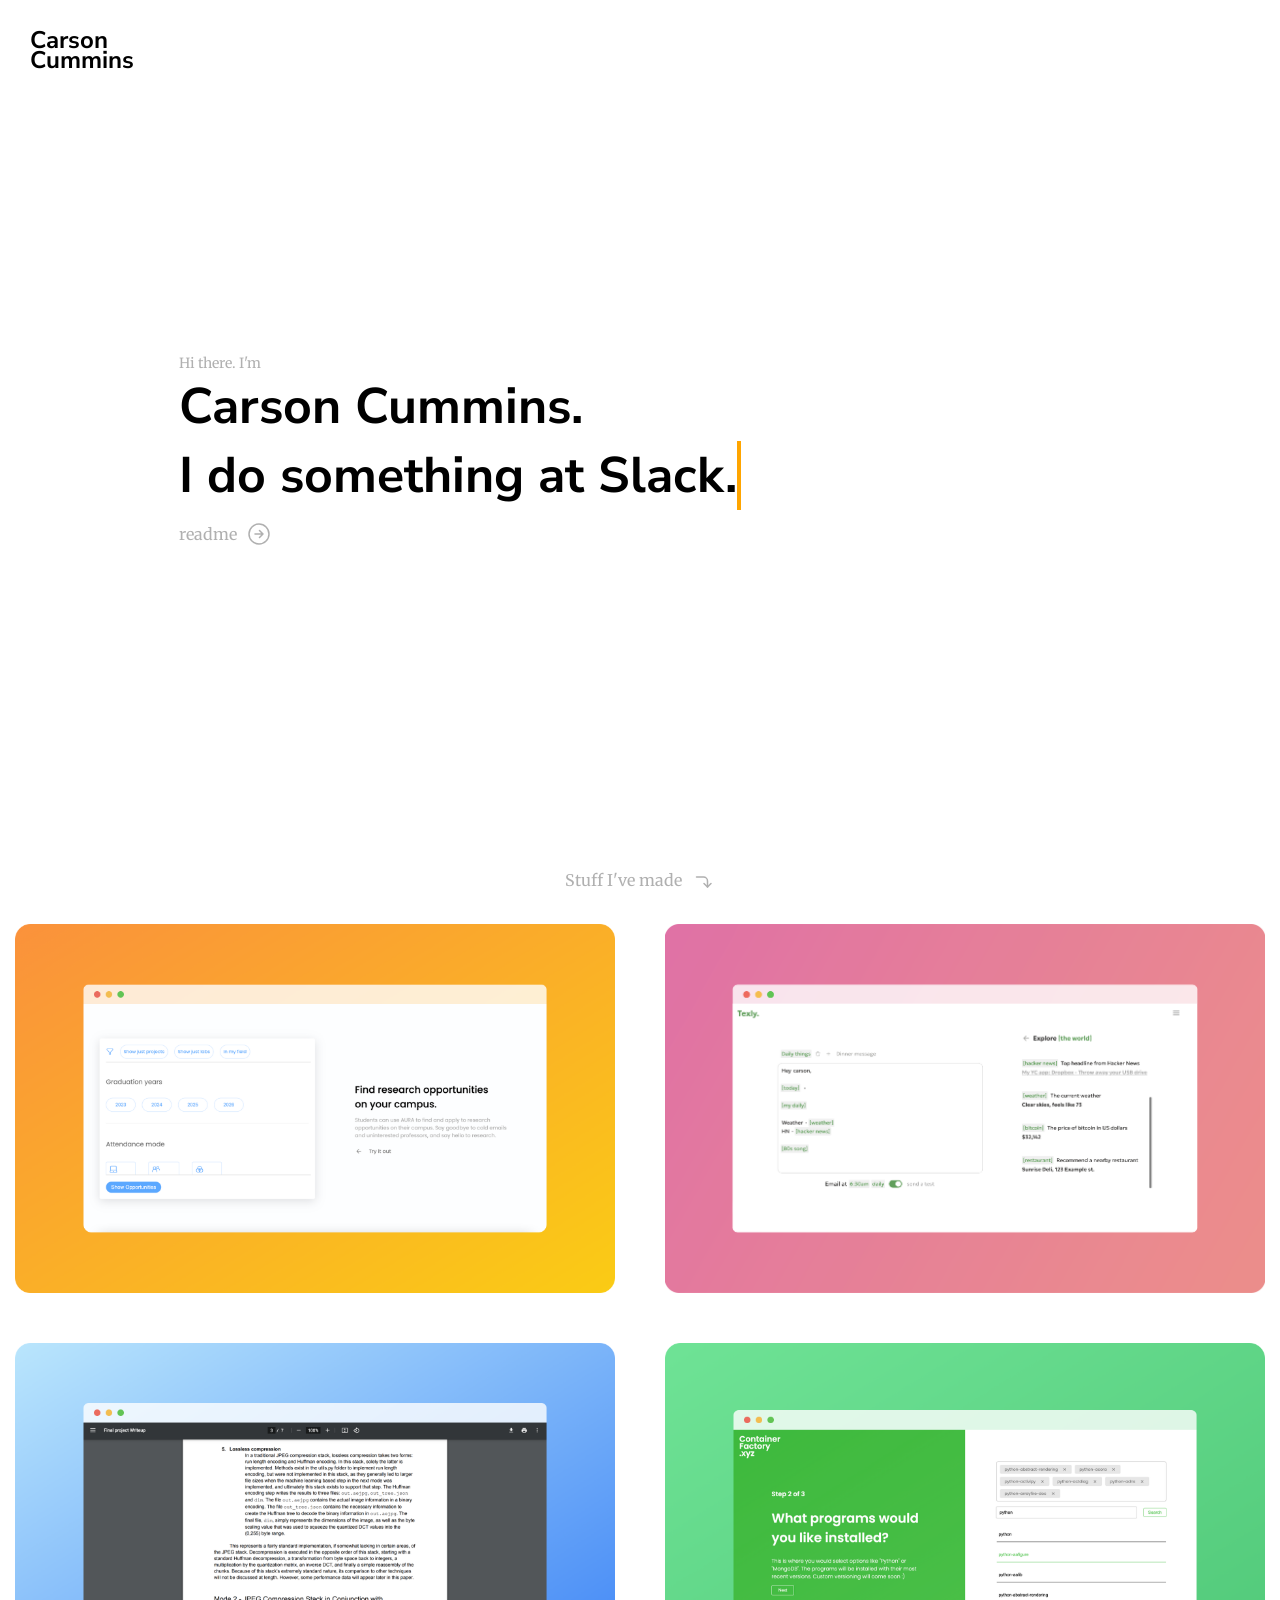
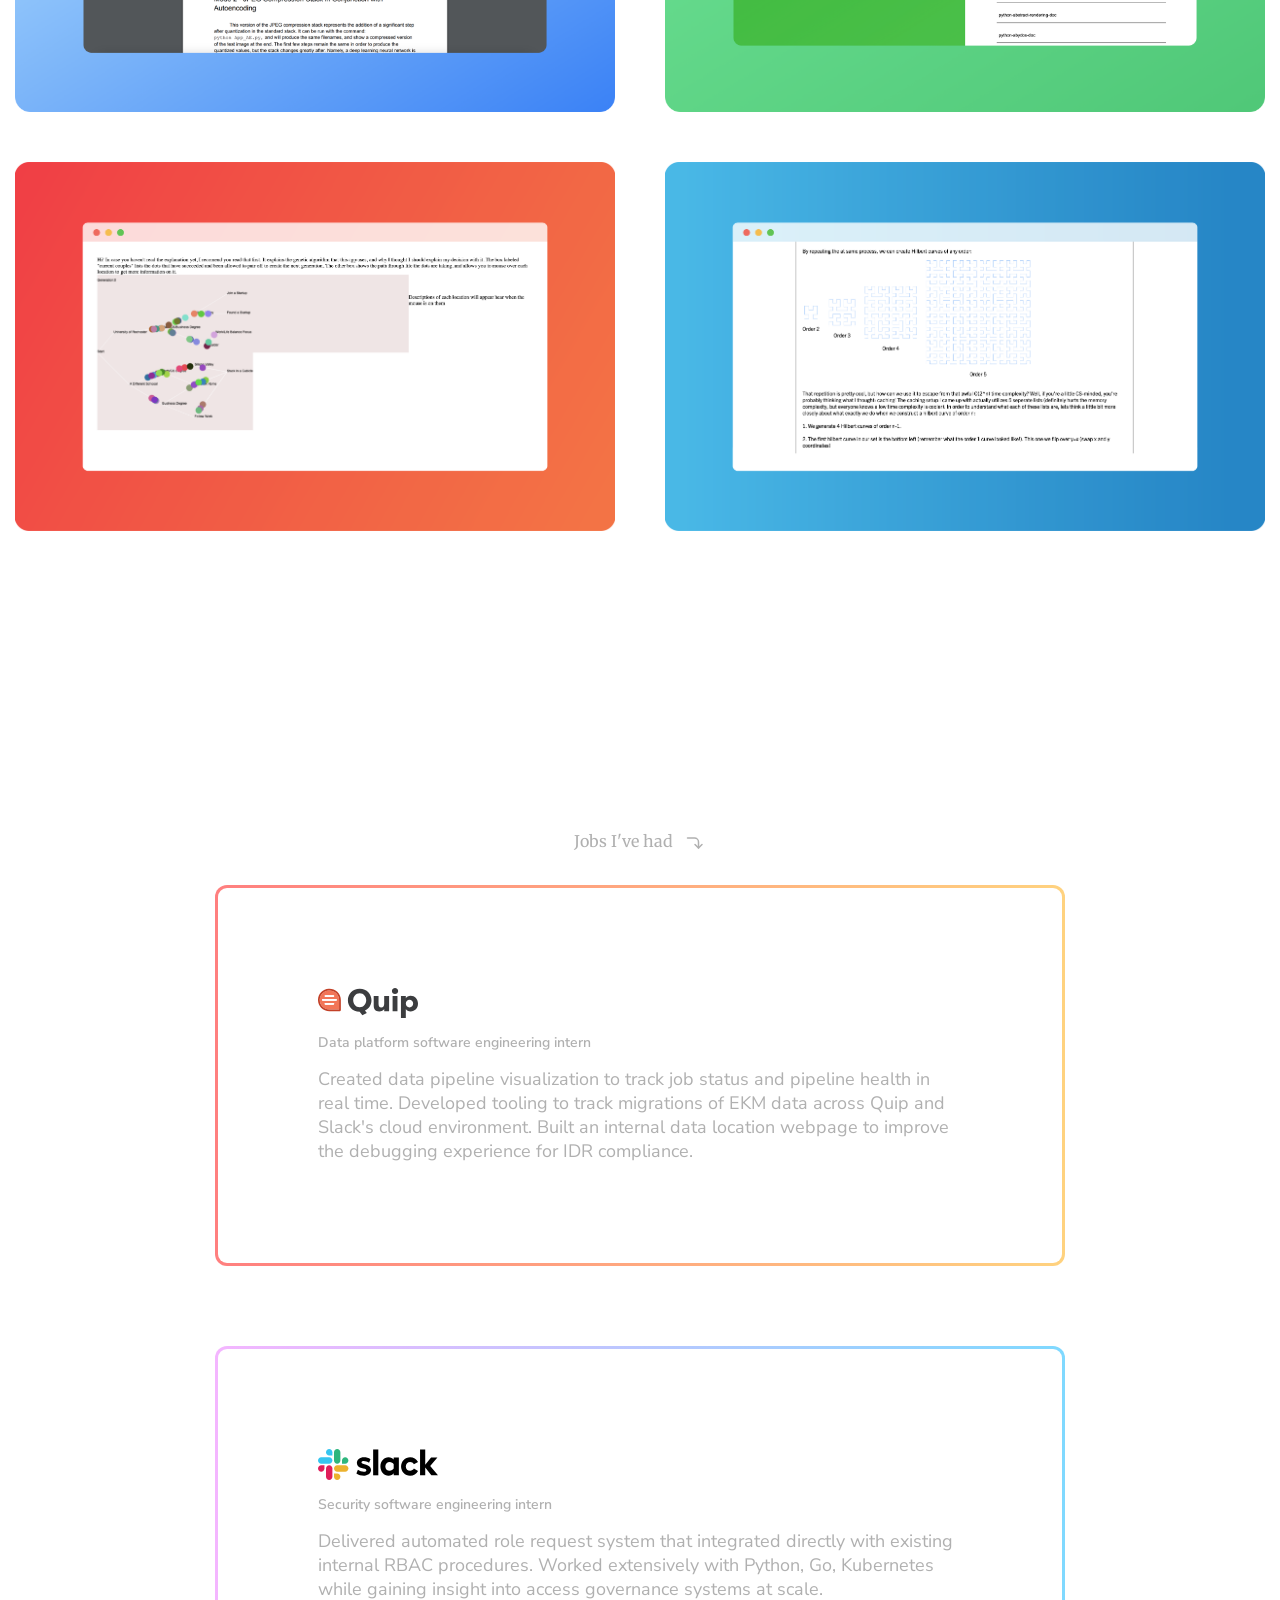
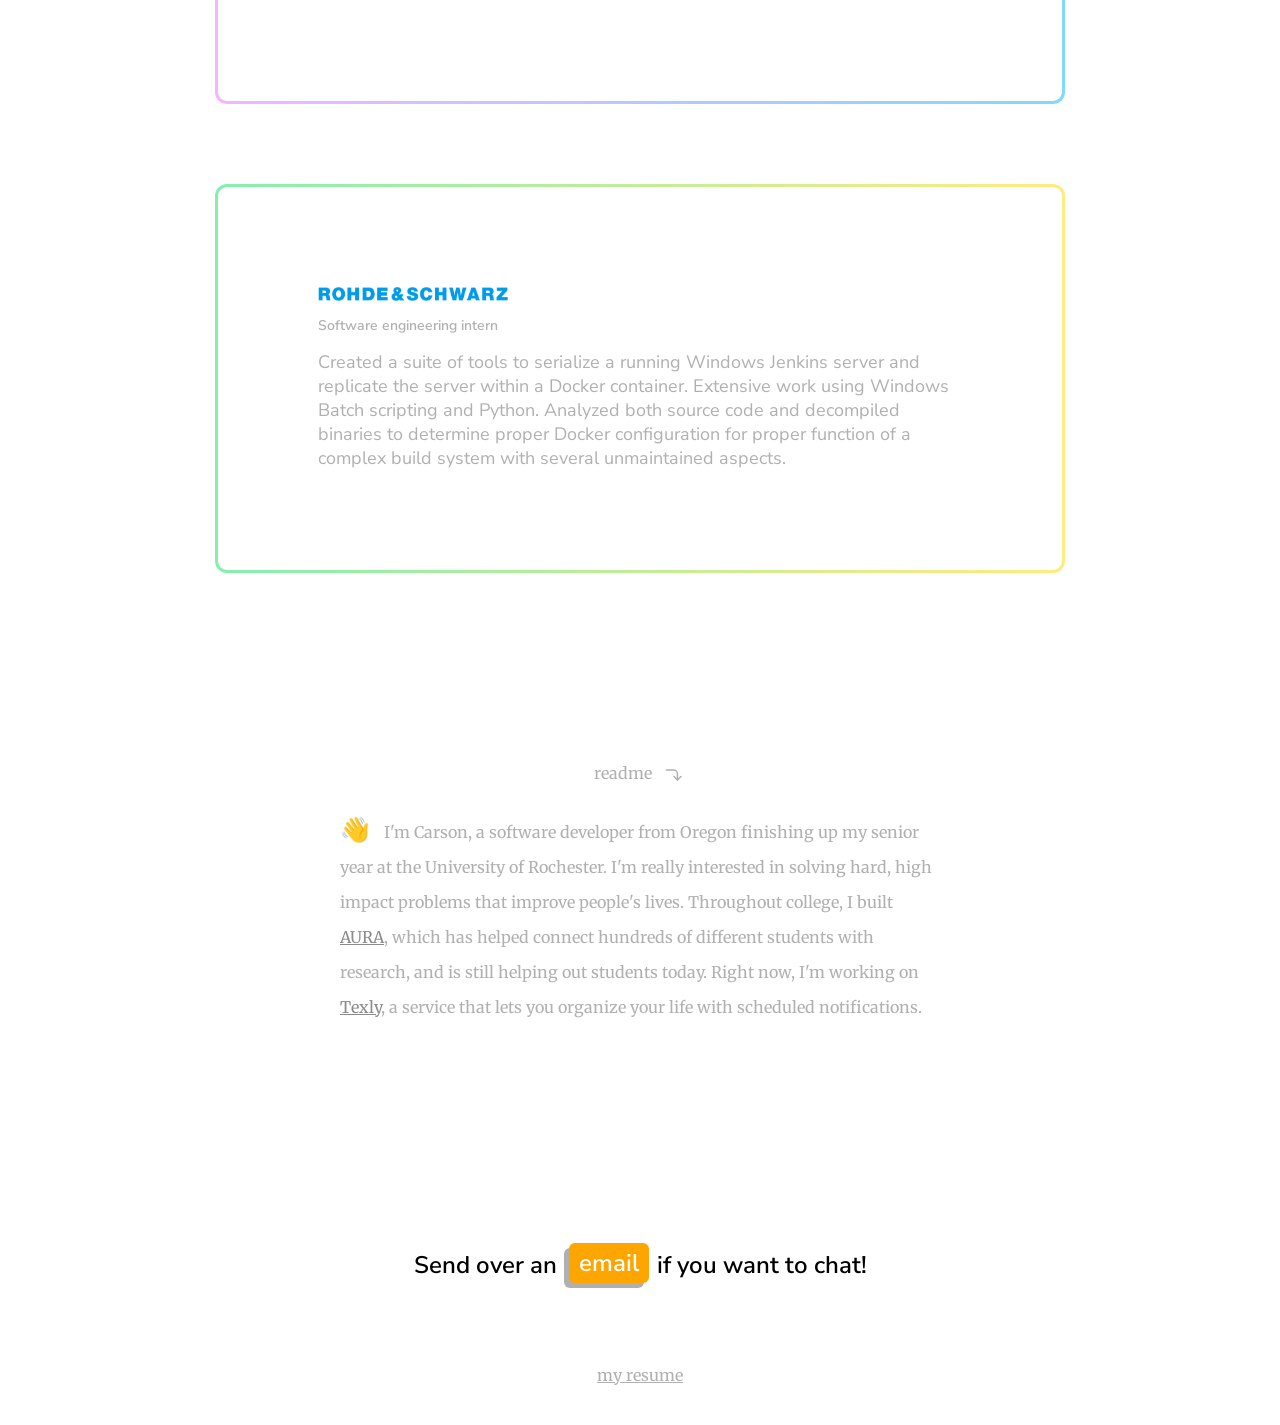
==== index.html @ 3626d90d "uh" ====
<html>
    <head>
        <!-- Global site tag (gtag.js) - Google Analytics -->
        <script
            async
            src="https://www.googletagmanager.com/gtag/js?id=G-XKYX2JFZ5S"
        ></script>
        <script>
            window.dataLayer = window.dataLayer || [];
            function gtag() {
                dataLayer.push(arguments);
            }
            gtag("js", new Date());

            gtag("config", "G-XKYX2JFZ5S");
        </script>
        <script>
            document.addEventListener("DOMContentLoaded", function (event) {
                // array with texts to type in typewriter
                var txt = [
                    "I do something at Slack.",
                    "I occasionally run. ",
                    "I eat too many pop tarts. ",
                    "I have a Google Maps addiction.",
                    "I can ride a unicycle.",
                    "I like hanging out with dogs.",
                ];
                function typechar(c) {
                    document.querySelector("#typing").innerHTML =
                        document
                            .querySelector("#typing")
                            .innerHTML.replace(
                                '<span class="caret"></span>',
                                ""
                            ) +
                        c +
                        '<span class="caret"></span>';
                }
                function deletechar() {
                    document.querySelector("#typing").innerHTML =
                        document
                            .querySelector("#typing")
                            .innerHTML.replace(
                                '<span class="caret"></span>',
                                ""
                            )
                            .slice(0, -1) + '<span class="caret"></span>';
                }
                function step(i) {
                    let count =
                        i % (txt.reduce((acc, str) => acc + str.length, 0) * 2);
                    if (count == 0) {
                        deletechar();
                    }
                    for (const str of txt) {
                        for (const chr of str) {
                            if (count == 0) {
                                typechar(chr);
                                setTimeout(function () {
                                    step(i + 1);
                                }, 100);
                                return;
                            }
                            count--;
                        }
                        if (count == 0) {
                            setTimeout(function () {
                                step(i + 1);
                            }, 2200);
                            return;
                        }
                        for (const chr of str) {
                            if (count == 0) {
                                deletechar();
                                setTimeout(function () {
                                    step(i + 1);
                                }, 100);
                                return;
                            }
                            count--;
                        }
                        if (count == 0) {
                            deletechar();
                        }
                    }
                }
                step(0);
            });
        </script>
        <style>
            @import url("https://fonts.googleapis.com/css2?family=Merriweather:ital,wght@0,300;0,400;0,700;0,900;1,300;1,400;1,700;1,900&family=Nunito+Sans:ital,wght@0,200;0,300;0,400;0,600;0,700;0,800;0,900;1,200;1,300;1,400;1,600;1,700;1,800;1,900&display=swap");
            :root {
                --primary-font: "Nunito Sans", "Segoe UI", Tahoma, Verdana,
                    sans-serif;
                --secondary-font: "Merriweather", Cambria, Cochin, Georgia,
                    Times, "Times New Roman", serif;
            }
            body {
                padding: 0px;
                margin: 0px;
                font-family: var(--primary-font);
                overflow-x: hidden;
            }
            .gradient-box-red {
                margin: auto;
                position: relative;
                box-sizing: border-box;
                background: #fff;
                background-clip: padding-box; /* !importanté */
                border: solid 3px transparent; /* !importanté */

                &:before {
                    content: "";
                    position: absolute;
                    top: 0;
                    right: 0;
                    bottom: 0;
                    left: 0;
                    z-index: -1;
                    margin: -3px; /* !importanté */
                    border-radius: inherit; /* !importanté */
                    background: linear-gradient(
                        to right,
                        rgba(255, 0, 0, 0.5),
                        rgba(255, 166, 0, 0.5)
                    );
                }
            }
            .gradient-box-blue {
                margin: auto;
                position: relative;
                box-sizing: border-box;
                background: #fff;
                background-clip: padding-box; /* !importanté */
                border: solid 3px transparent; /* !importanté */

                &:before {
                    content: "";
                    position: absolute;
                    top: 0;
                    right: 0;
                    bottom: 0;
                    left: 0;
                    z-index: -1;
                    margin: -3px; /* !importanté */
                    border-radius: inherit; /* !importanté */
                    background: linear-gradient(
                        to right,
                        rgb(233, 109, 255, 0.5),
                        rgb(0, 179, 255, 0.5)
                    );
                }
            }
            .gradient-box-green {
                margin: auto;
                position: relative;
                box-sizing: border-box;
                background: #fff;
                background-clip: padding-box; /* !importanté */
                border: solid 3px transparent; /* !importanté */

                &:before {
                    content: "";
                    position: absolute;
                    top: 0;
                    right: 0;
                    bottom: 0;
                    left: 0;
                    z-index: -1;
                    margin: -3px; /* !importanté */
                    border-radius: inherit; /* !importanté */
                    background: linear-gradient(
                        to right,
                        rgb(11, 223, 96, 0.5),
                        rgb(255, 217, 0, 0.5)
                    );
                }
            }
            .name-header-container {
                padding: 30px 0px 0px 30px;
                font-weight: 700;
                font-size: 24px;
                line-height: 20px;
                position: fixed;
                top: 0px;
                left: 0px;
                animation: name-header-anim 1s
                    cubic-bezier(0.165, 0.84, 0.44, 1);
            }
            @keyframes name-header-anim {
                from {
                    left: -100px;
                }
                to {
                    left: 0px;
                }
            }
            .caret {
                border-right: 4px solid orange;
                animation: caret 1s steps(1) infinite;
                min-height: 68px;
                max-height: 68px;
            }

            @keyframes caret {
                50% {
                    border-color: transparent;
                }
            }
            .show-on-hover {
                opacity: 0;
                width: 100%;
                height: 100%;
                transition: 0.6s;
                background-color: #ffffffb2;
                text-decoration: none;
                display: flex;
                align-items: center;
                justify-content: center;
                flex-direction: column;
                font-weight: 700;
                font-size: 30px;
            }
            a:hover .show-on-hover {
                opacity: 1;
            }
            .email-link {
                color: white;
                margin: 0px 10px 0px 10px;
                text-decoration: none;
                background-color: orange;
                padding: 4px 10px 4px 10px;
                display: flex;
                justify-content: center;
                border-radius: 6px;
                box-shadow: -5px 5px 0px 0px #b0b0b0;
                transition: 0.4s;
                position: relative;
                top: -2px;
                left: 2px;
            }
            .email-link:hover {
                box-shadow: none;
                top: 2px;
                left: -2px;
            }
            .resume-section {
                max-width: 850px;
                padding: 100px;
                border-radius: 12px;
                font-family: var(--primary-font);
            }
            .unique-link {
                color: #b0b0b0;
                font-family: var(--secondary-font);
                text-decoration: none;
                display: flex;
                gap: 10px;
                align-items: center;
                transition: 0.3s;
                margin-top: 12px;
            }
            .unique-link:hover {
                gap: 40px;
            }
            #unique {
                margin-top: 50px;
                margin-bottom: 50px;
            }
        </style>
    </head>
    <body>
        <a
            href="#"
            style="color: black; text-decoration: none"
            class="name-header-container"
        >
            Carson<br />
            Cummins
        </a>
        <div style="width: 100vw; height: 100vh">
            <div
                style="
                    display: flex;
                    align-items: center;
                    padding-left: 14vw;
                    height: 100vh;
                "
            >
                <div>
                    <div
                        style="
                            color: #b0b0b0;
                            font-size: 14px;
                            font-family: var(--secondary-font);
                        "
                    >
                        Hi there. I'm
                    </div>
                    <div style="font-size: 50px; font-weight: 700">
                        Carson Cummins.
                    </div>
                    <div
                        style="
                            font-size: 50px;
                            font-weight: 700;
                            display: flex;
                            gap: 10px;
                        "
                    >
                        <div id="typing"></div>
                    </div>
                    <div>
                        <a href="#readme" class="unique-link">
                            <div>readme</div>
                            <?xml version="1.0" encoding="UTF-8"?><svg
                                width="24px"
                                height="24px"
                                stroke-width="1.5"
                                viewBox="0 0 24 24"
                                fill="none"
                                xmlns="http://www.w3.org/2000/svg"
                                color="#b0b0b0"
                            >
                                <path
                                    d="M8 12h8m0 0l-3.5-3.5M16 12l-3.5 3.5M12 22c5.523 0 10-4.477 10-10S17.523 2 12 2 2 6.477 2 12s4.477 10 10 10z"
                                    stroke="#b0b0b0"
                                    stroke-width="1.5"
                                    stroke-linecap="round"
                                    stroke-linejoin="round"
                                ></path>
                            </svg>
                        </a>
                    </div>
                </div>
            </div>
        </div>
        <div
            style="
                width: 100vw;
                display: flex;
                justify-content: center;
                position: relative;
                top: -30px;
                color: #b0b0b0;
                gap: 10px;
            "
        >
            <div style="font-family: var(--secondary-font)">
                Stuff I've made
            </div>
            <svg
                width="24"
                height="24"
                stroke-width="1.5"
                viewBox="0 0 24 24"
                fill="none"
                xmlns="http://www.w3.org/2000/svg"
            >
                <path
                    d="M19 13.5L15.5 17L12 13.5"
                    stroke="currentColor"
                    stroke-linecap="round"
                    stroke-linejoin="round"
                />
                <path
                    d="M15.5 17V11C15.5 8.79086 13.7091 7 11.5 7H4.5"
                    stroke="currentColor"
                    stroke-linecap="round"
                    stroke-linejoin="round"
                />
            </svg>
        </div>
        <div
            style="
                width: 100%;
                display: flex;
                gap: 50px;
                justify-content: center;
                flex-wrap: wrap;
            "
        >
            <a
                href="https://joinaura.io"
                style="
                    background-image: url('aura-3.png');
                    background-position: center center;
                    background-size: cover;
                    width: 600px;
                    height: 369px;
                    display: block;
                    text-decoration: none;
                    color: white;
                "
            >
                <div
                    class="show-on-hover"
                    style="color: black; text-decoration: none"
                >
                    <img style="width: 150px" src="logo.svg" />
                    <div
                        style="
                            font-size: 12px;
                            max-width: 230px;
                            margin-top: 15px;
                        "
                    >
                        AURA is the easiest way to find research opportunities
                        at universities across the country.
                    </div>
                </div>
            </a>
            <a
                href="https://beta.texly.io"
                style="
                    background-image: url('texly.png');
                    background-position: center center;
                    background-size: cover;
                    width: 600px;
                    height: 369px;
                    display: block;
                    text-decoration: none;
                    color: white;
                "
            >
                <div
                    class="show-on-hover"
                    style="color: black; text-decoration: none"
                >
                    <img style="width: 150px" src="texly-logo.svg" />
                    <div style="font-size: 12px; max-width: 200px">
                        A service that helps you organize your life with
                        automated messages.
                    </div>
                </div>
            </a>
            <a
                href="aejpg.pdf"
                style="
                    background-image: url('aejpg.png');
                    background-position: center center;
                    background-size: cover;
                    width: 600px;
                    height: 369px;
                    display: block;
                    text-decoration: none;
                    color: white;
                "
            >
                <div
                    class="show-on-hover"
                    style="color: black; text-decoration: none"
                >
                    <div>jpg stack rewrite</div>
                    <div style="font-size: 12px; max-width: 200px">
                        This paper describes an algorithm I wrote for reducing
                        the size of jpg images using an autoencoding neural
                        network integrated into my own rewrite of the jpeg
                        compression stack
                    </div>
                </div>
            </a>
            <a
                href="https://containerfactory.xyz"
                style="
                    background-image: url('containerfactory.png');
                    background-position: center center;
                    background-size: cover;
                    width: 600px;
                    height: 369px;
                    display: block;
                    text-decoration: none;
                    color: white;
                "
            >
                <div
                    class="show-on-hover"
                    style="color: black; text-decoration: none"
                >
                    <div>containerfactory.xyz</div>
                    <div style="font-size: 12px; max-width: 200px">
                        A nocode dockerfile generation tool that simplifies
                        getting started with docker.
                    </div>
                </div>
            </a>
            <a
                href="https://carsoncummins11.github.io/RochesterApplication/"
                style="
                    background-image: url('roc.png');
                    background-position: center center;
                    background-size: cover;
                    width: 600px;
                    height: 369px;
                    display: block;
                    text-decoration: none;
                    color: white;
                "
            >
                <div
                    class="show-on-hover"
                    style="color: black; text-decoration: none"
                >
                    <div>College application</div>
                    <div style="font-size: 12px; max-width: 200px">
                        My undergrad's application process allowed for the
                        submission of something unique to show off, so I wrote
                        this website that uses a genetic algorithm to decide on
                        the school over a few simulated generations.
                    </div>
                </div>
            </a>
            <a
                href="https://carsoncummins11.github.io/HilbertCurve/"
                style="
                    background-image: url('hilbert.png');
                    background-position: center center;
                    background-size: cover;
                    width: 600px;
                    height: 369px;
                    display: block;
                    text-decoration: none;
                    color: white;
                "
            >
                <div
                    class="show-on-hover"
                    style="color: black; text-decoration: none"
                >
                    <div>Hilbert curves</div>
                    <div style="font-size: 12px; max-width: 200px">
                        This goes over some of my thought process while making a
                        Java library for generating Hilbert Curves, a method for
                        neatly filling 2d space with a 1d object.
                    </div>
                </div>
            </a>
        </div>
        <div
            style="
                width: 100vw;
                display: flex;
                justify-content: center;
                position: relative;
                margin-top: 300px;
                color: #b0b0b0;
                gap: 10px;
            "
        >
            <div style="font-family: var(--secondary-font)">Jobs I've had</div>
            <svg
                width="24"
                height="24"
                stroke-width="1.5"
                viewBox="0 0 24 24"
                fill="none"
                xmlns="http://www.w3.org/2000/svg"
            >
                <path
                    d="M19 13.5L15.5 17L12 13.5"
                    stroke="currentColor"
                    stroke-linecap="round"
                    stroke-linejoin="round"
                />
                <path
                    d="M15.5 17V11C15.5 8.79086 13.7091 7 11.5 7H4.5"
                    stroke="currentColor"
                    stroke-linecap="round"
                    stroke-linejoin="round"
                />
            </svg>
        </div>
        <div
            style="
                width: calc(100% - 180px);
                margin: 90px;
                margin-top: 30px;
                font-family: var(--primary-font);
                display: flex;
                flex-direction: column;
                align-items: center;
                justify-content: center;
                gap: 80px;
            "
        >
            <div class="resume-section gradient-box-red">
                <div style="display: flex; gap: 15px; flex-direction: column">
                    <img src="quip.svg" style="width: 100px" />
                    <div
                        style="
                            color: #b0b0b0;
                            font-size: 14px;
                            font-weight: 600;
                            font-family: var(--primary-font);
                        "
                    >
                        Data platform software engineering intern
                    </div>
                </div>
                <div style="color: #b0b0b0; font-size: 18px; margin-top: 15px">
                    Created data pipeline visualization to track job status and
                    pipeline health in real time. Developed tooling to track
                    migrations of EKM data across Quip and Slack's cloud
                    environment. Built an internal data location webpage to
                    improve the debugging experience for IDR compliance.
                </div>
            </div>
            <div class="resume-section gradient-box-blue">
                <div style="display: flex; gap: 15px; flex-direction: column">
                    <img src="slack.svg" style="width: 120px" />
                    <div
                        style="
                            color: #b0b0b0;
                            font-size: 14px;
                            font-weight: 600;
                        "
                    >
                        Security software engineering intern
                    </div>
                </div>
                <div style="color: #b0b0b0; font-size: 18px; margin-top: 15px">
                    Delivered automated role request system that integrated
                    directly with existing internal RBAC procedures. Worked
                    extensively with Python, Go, Kubernetes while gaining
                    insight into access governance systems at scale.
                </div>
            </div>
            <div class="resume-section gradient-box-green">
                <div style="display: flex; gap: 15px; flex-direction: column">
                    <img src="rs.png" style="width: 190px" />
                    <div
                        style="
                            color: #b0b0b0;
                            font-size: 14px;
                            font-weight: 600;
                        "
                    >
                        Software engineering intern
                    </div>
                </div>
                <div style="color: #b0b0b0; font-size: 18px; margin-top: 15px">
                    Created a suite of tools to serialize a running Windows
                    Jenkins server and replicate the server within a Docker
                    container. Extensive work using Windows Batch scripting and
                    Python. Analyzed both source code and decompiled binaries to
                    determine proper Docker configuration for proper function of
                    a complex build system with several unmaintained aspects.
                </div>
            </div>
        </div>
        <div
            style="
                width: 100%;
                padding-bottom: 40px;
                align-items: center;
                justify-content: center;
                display: flex;
                font-family: var(--secondary-font);
                color: #b0b0b0;
            "
        >
            <div id="readme" style="margin: 100px 0px 100px 0px">
                <div
                    style="
                        width: 100%;
                        display: flex;
                        justify-content: center;
                        color: #b0b0b0;
                        gap: 10px;
                    "
                >
                    <div style="font-family: var(--secondary-font)">readme</div>
                    <svg
                        width="24"
                        height="24"
                        stroke-width="1.5"
                        viewBox="0 0 24 24"
                        fill="none"
                        xmlns="http://www.w3.org/2000/svg"
                    >
                        <path
                            d="M19 13.5L15.5 17L12 13.5"
                            stroke="currentColor"
                            stroke-linecap="round"
                            stroke-linejoin="round"
                        />
                        <path
                            d="M15.5 17V11C15.5 8.79086 13.7091 7 11.5 7H4.5"
                            stroke="currentColor"
                            stroke-linecap="round"
                            stroke-linejoin="round"
                        />
                    </svg>
                </div>
                <div style="display: flex; justify-content: center">
                    <div
                        style="
                            max-width: 600px;
                            margin-top: 25px;
                            line-height: 35px;
                        "
                    >
                        <span style="font-size: 24px; margin-right: 10px"
                            >👋</span
                        >
                        I'm Carson, a software developer from Oregon finishing
                        up my senior year at the University of Rochester. I'm
                        really interested in solving hard, high impact problems
                        that improve people's lives. Throughout college, I built
                        <a style="color: #8a8a8a" href="https://joinaura.io"
                            >AURA</a
                        >, which has helped connect hundreds of different
                        students with research, and is still helping out
                        students today. Right now, I'm working on
                        <a style="color: #8a8a8a" href="https://beta.texly.io"
                            >Texly</a
                        >, a service that lets you organize your life with
                        scheduled notifications.
                    </div>
                </div>
            </div>
        </div>
        <div
            style="
                min-height: 200px;
                width: 100%;
                display: flex;
                align-items: center;
                justify-content: center;
                font-size: 24px;
                font-weight: 600;
            "
        >
            Send over an
            <a href="mailto:carson.cummins11@gmail.com" class="email-link"
                >email</a
            >
            if you want to chat!
        </div>
        <div
            style="
                width: 100%;
                padding-bottom: 40px;
                align-items: center;
                justify-content: center;
                display: flex;
                font-family: var(--secondary-font);
            "
        >
            <a href="resume.pdf" style="color: #b0b0b0">my resume</a>
        </div>
    </body>
</html>
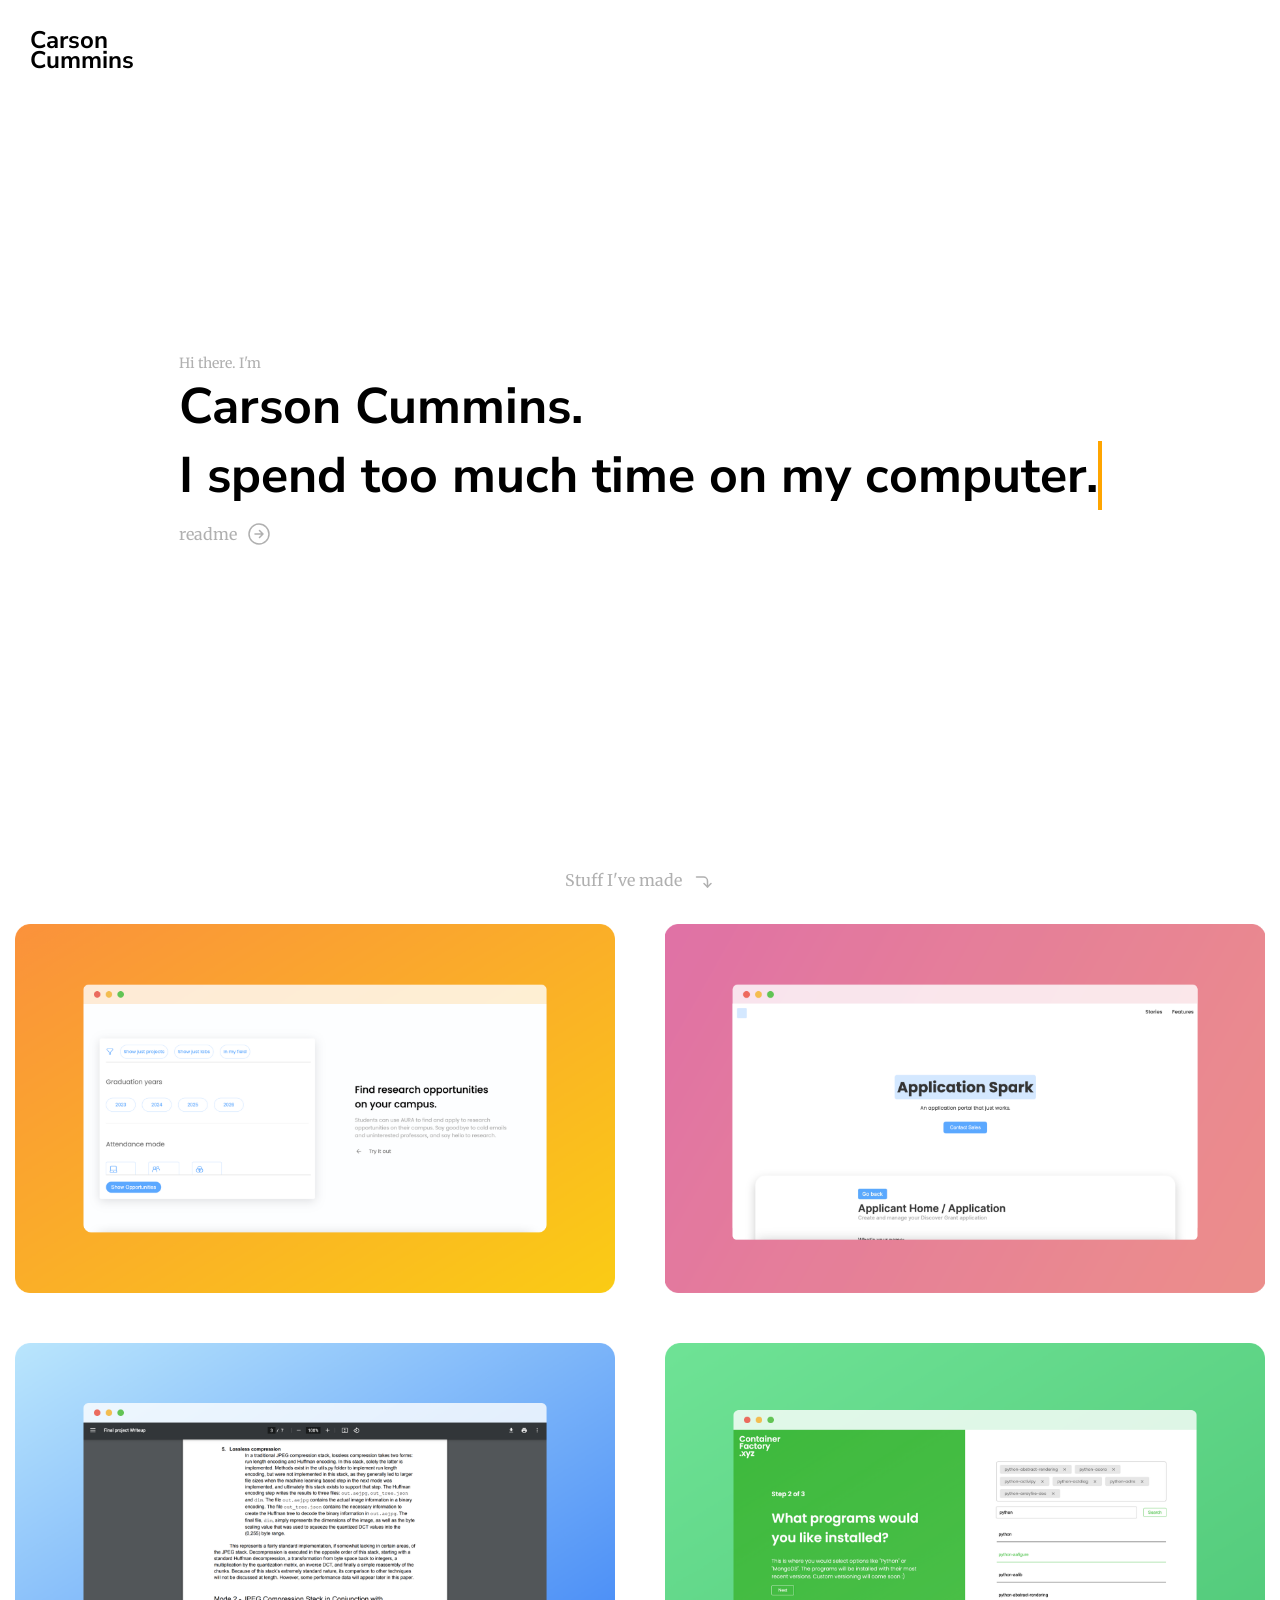
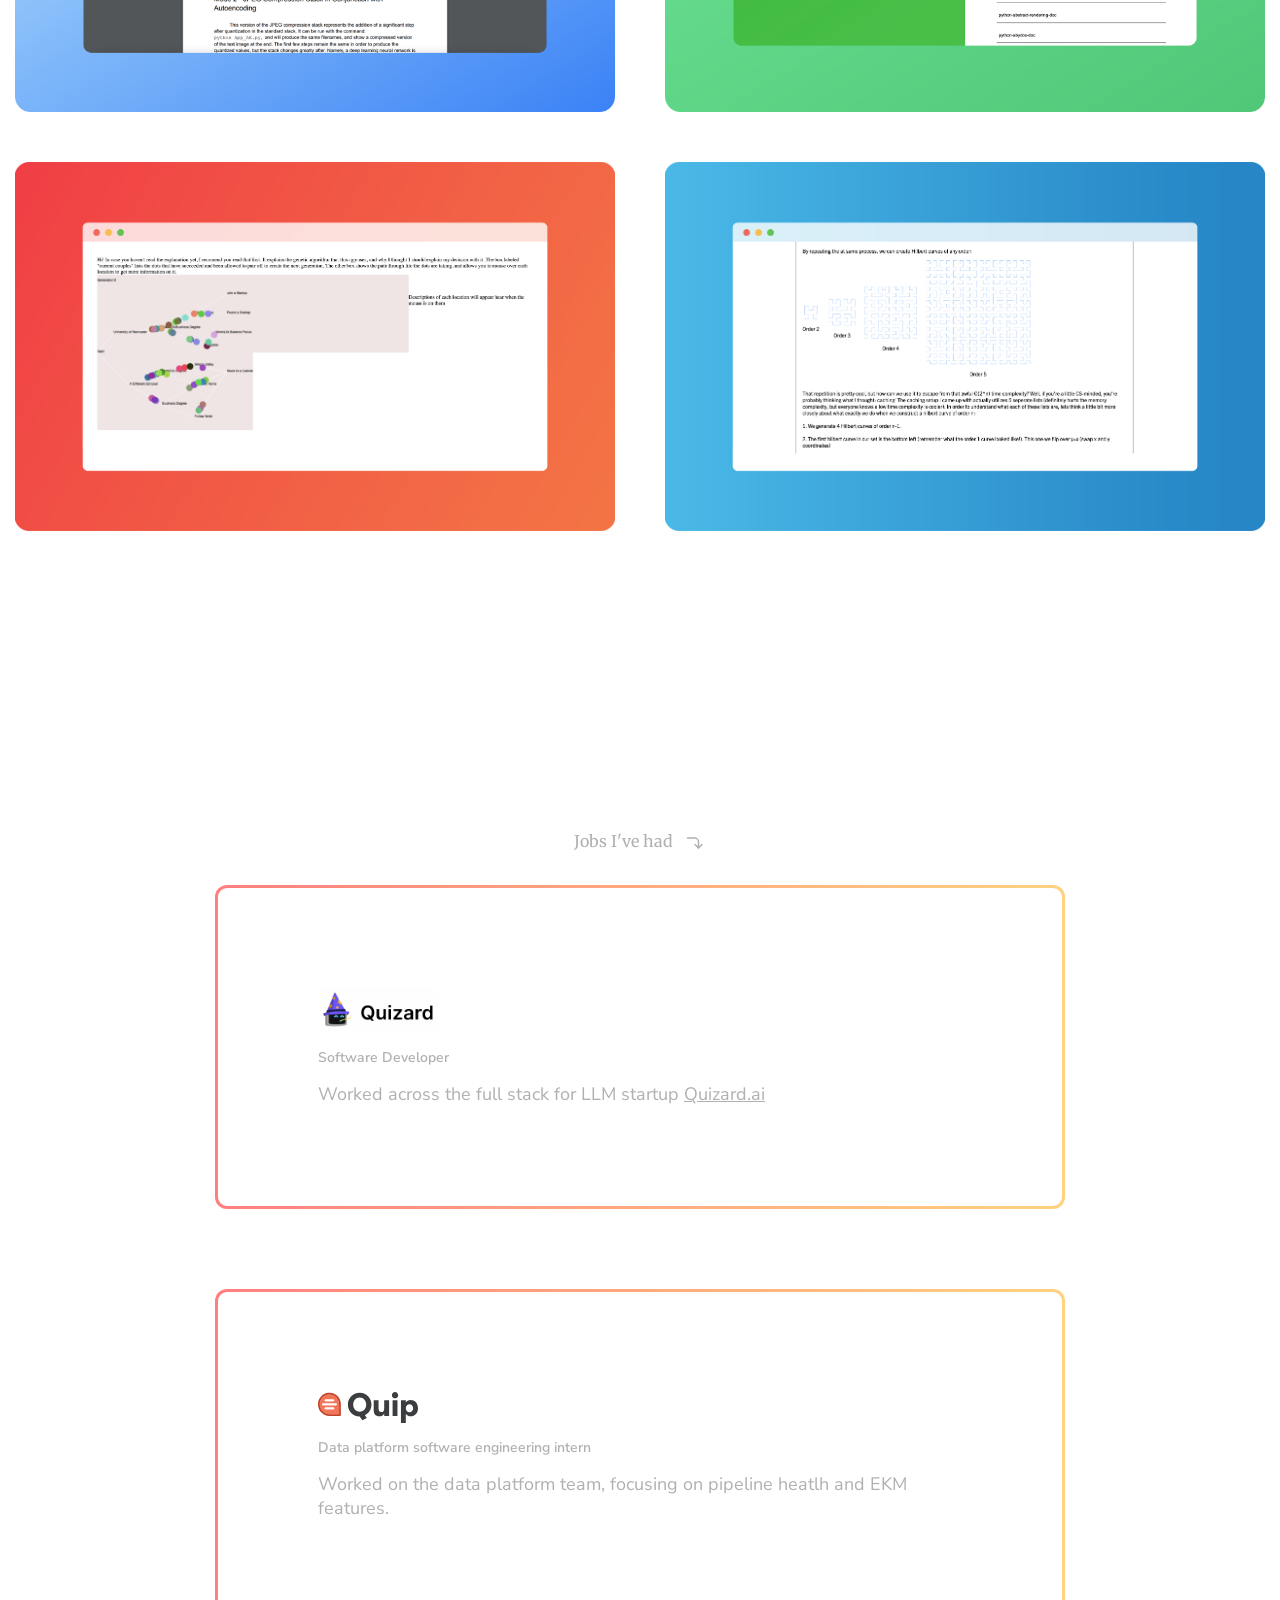
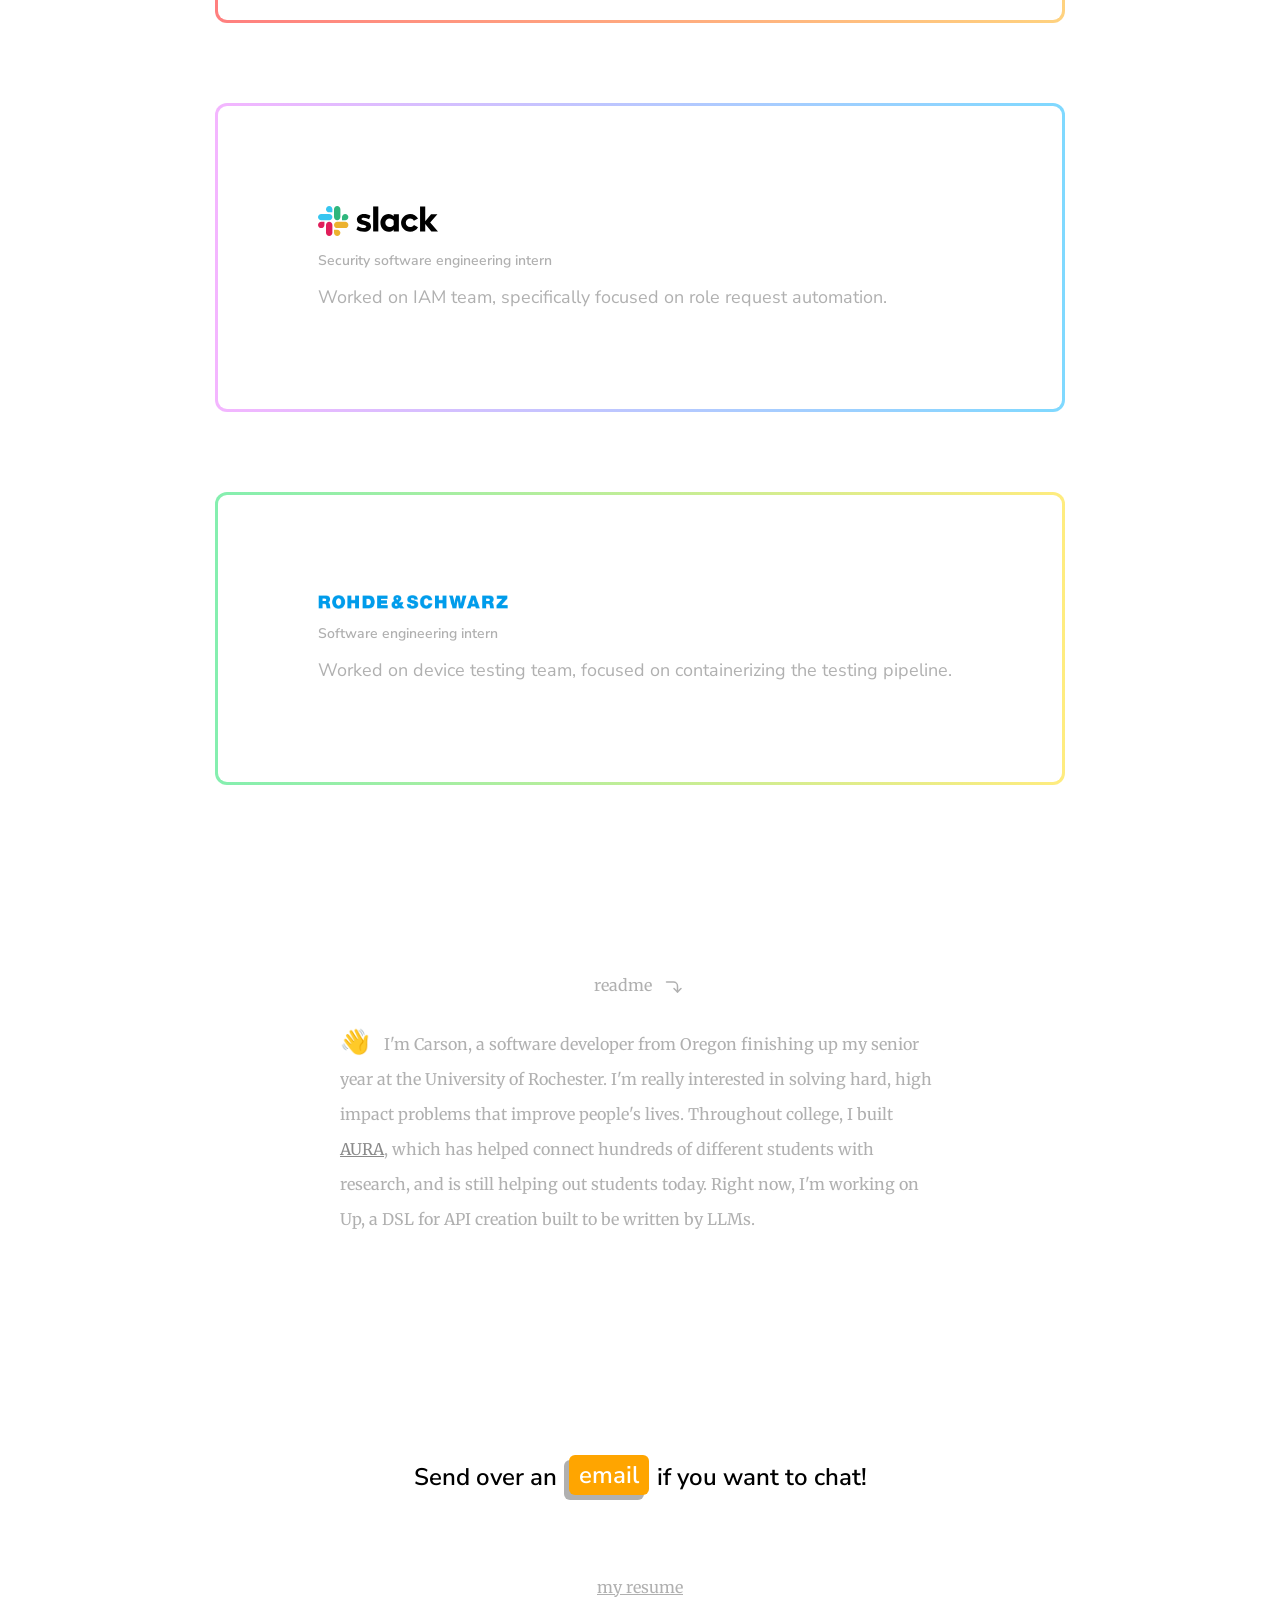
==== commit d316ef12: "updates" ====
--- a/index.html
+++ b/index.html
@@ -18,11 +18,10 @@
             document.addEventListener("DOMContentLoaded", function (event) {
                 // array with texts to type in typewriter
                 var txt = [
-                    "I do something at Slack.",
-                    "I occasionally run. ",
+                    "I spend too much time on my computer.",
+                    "I have a Google Maps obsession.",
+                    "I can ride a unicycle.",
                     "I eat too many pop tarts. ",
-                    "I have a Google Maps addiction.",
-                    "I can ride a unicycle.",
                     "I like hanging out with dogs.",
                 ];
                 function typechar(c) {
@@ -246,6 +245,7 @@
             }
             .resume-section {
                 max-width: 850px;
+                min-width: 850px;
                 padding: 100px;
                 border-radius: 12px;
                 font-family: var(--primary-font);
@@ -411,9 +411,9 @@
                 </div>
             </a>
             <a
-                href="https://beta.texly.io"
+                href="https://applicationspark.org"
                 style="
-                    background-image: url('texly.png');
+                    background-image: url('applicationspark.png');
                     background-position: center center;
                     background-size: cover;
                     width: 600px;
@@ -427,10 +427,9 @@
                     class="show-on-hover"
                     style="color: black; text-decoration: none"
                 >
-                    <img style="width: 150px" src="texly-logo.svg" />
+                <div>Application Spark</div>
                     <div style="font-size: 12px; max-width: 200px">
-                        A service that helps you organize your life with
-                        automated messages.
+                        A grant focused tool for managing high volume application processes.
                     </div>
                 </div>
             </a>
@@ -583,6 +582,24 @@
                 gap: 80px;
             "
         >
+        <div class="resume-section gradient-box-red">
+            <div style="display: flex; gap: 15px; flex-direction: column">
+                <img src="quizard.png" style="width: 120px" />
+                <div
+                    style="
+                        color: #b0b0b0;
+                        font-size: 14px;
+                        font-weight: 600;
+                        font-family: var(--primary-font);
+                    "
+                >
+                    Software Developer
+                </div>
+            </div>
+            <div style="color: #b0b0b0; font-size: 18px; margin-top: 15px">
+                Worked across the full stack for LLM startup <a style="color: #b0b0b0;" href="https://quizard.ai">Quizard.ai</a>
+            </div>
+        </div>
             <div class="resume-section gradient-box-red">
                 <div style="display: flex; gap: 15px; flex-direction: column">
                     <img src="quip.svg" style="width: 100px" />
@@ -598,11 +615,7 @@
                     </div>
                 </div>
                 <div style="color: #b0b0b0; font-size: 18px; margin-top: 15px">
-                    Created data pipeline visualization to track job status and
-                    pipeline health in real time. Developed tooling to track
-                    migrations of EKM data across Quip and Slack's cloud
-                    environment. Built an internal data location webpage to
-                    improve the debugging experience for IDR compliance.
+                    Worked on the data platform team, focusing on pipeline heatlh and EKM features.
                 </div>
             </div>
             <div class="resume-section gradient-box-blue">
@@ -619,10 +632,7 @@
                     </div>
                 </div>
                 <div style="color: #b0b0b0; font-size: 18px; margin-top: 15px">
-                    Delivered automated role request system that integrated
-                    directly with existing internal RBAC procedures. Worked
-                    extensively with Python, Go, Kubernetes while gaining
-                    insight into access governance systems at scale.
+                    Worked on IAM team, specifically focused on role request automation.
                 </div>
             </div>
             <div class="resume-section gradient-box-green">
@@ -639,12 +649,7 @@
                     </div>
                 </div>
                 <div style="color: #b0b0b0; font-size: 18px; margin-top: 15px">
-                    Created a suite of tools to serialize a running Windows
-                    Jenkins server and replicate the server within a Docker
-                    container. Extensive work using Windows Batch scripting and
-                    Python. Analyzed both source code and decompiled binaries to
-                    determine proper Docker configuration for proper function of
-                    a complex build system with several unmaintained aspects.
+                    Worked on device testing team, focused on containerizing the testing pipeline.
                 </div>
             </div>
         </div>
@@ -711,11 +716,8 @@
                             >AURA</a
                         >, which has helped connect hundreds of different
                         students with research, and is still helping out
-                        students today. Right now, I'm working on
-                        <a style="color: #8a8a8a" href="https://beta.texly.io"
-                            >Texly</a
-                        >, a service that lets you organize your life with
-                        scheduled notifications.
+                        students today. Right now, I'm working on Up, a DSL for
+                        API creation built to be written by LLMs.
                     </div>
                 </div>
             </div>
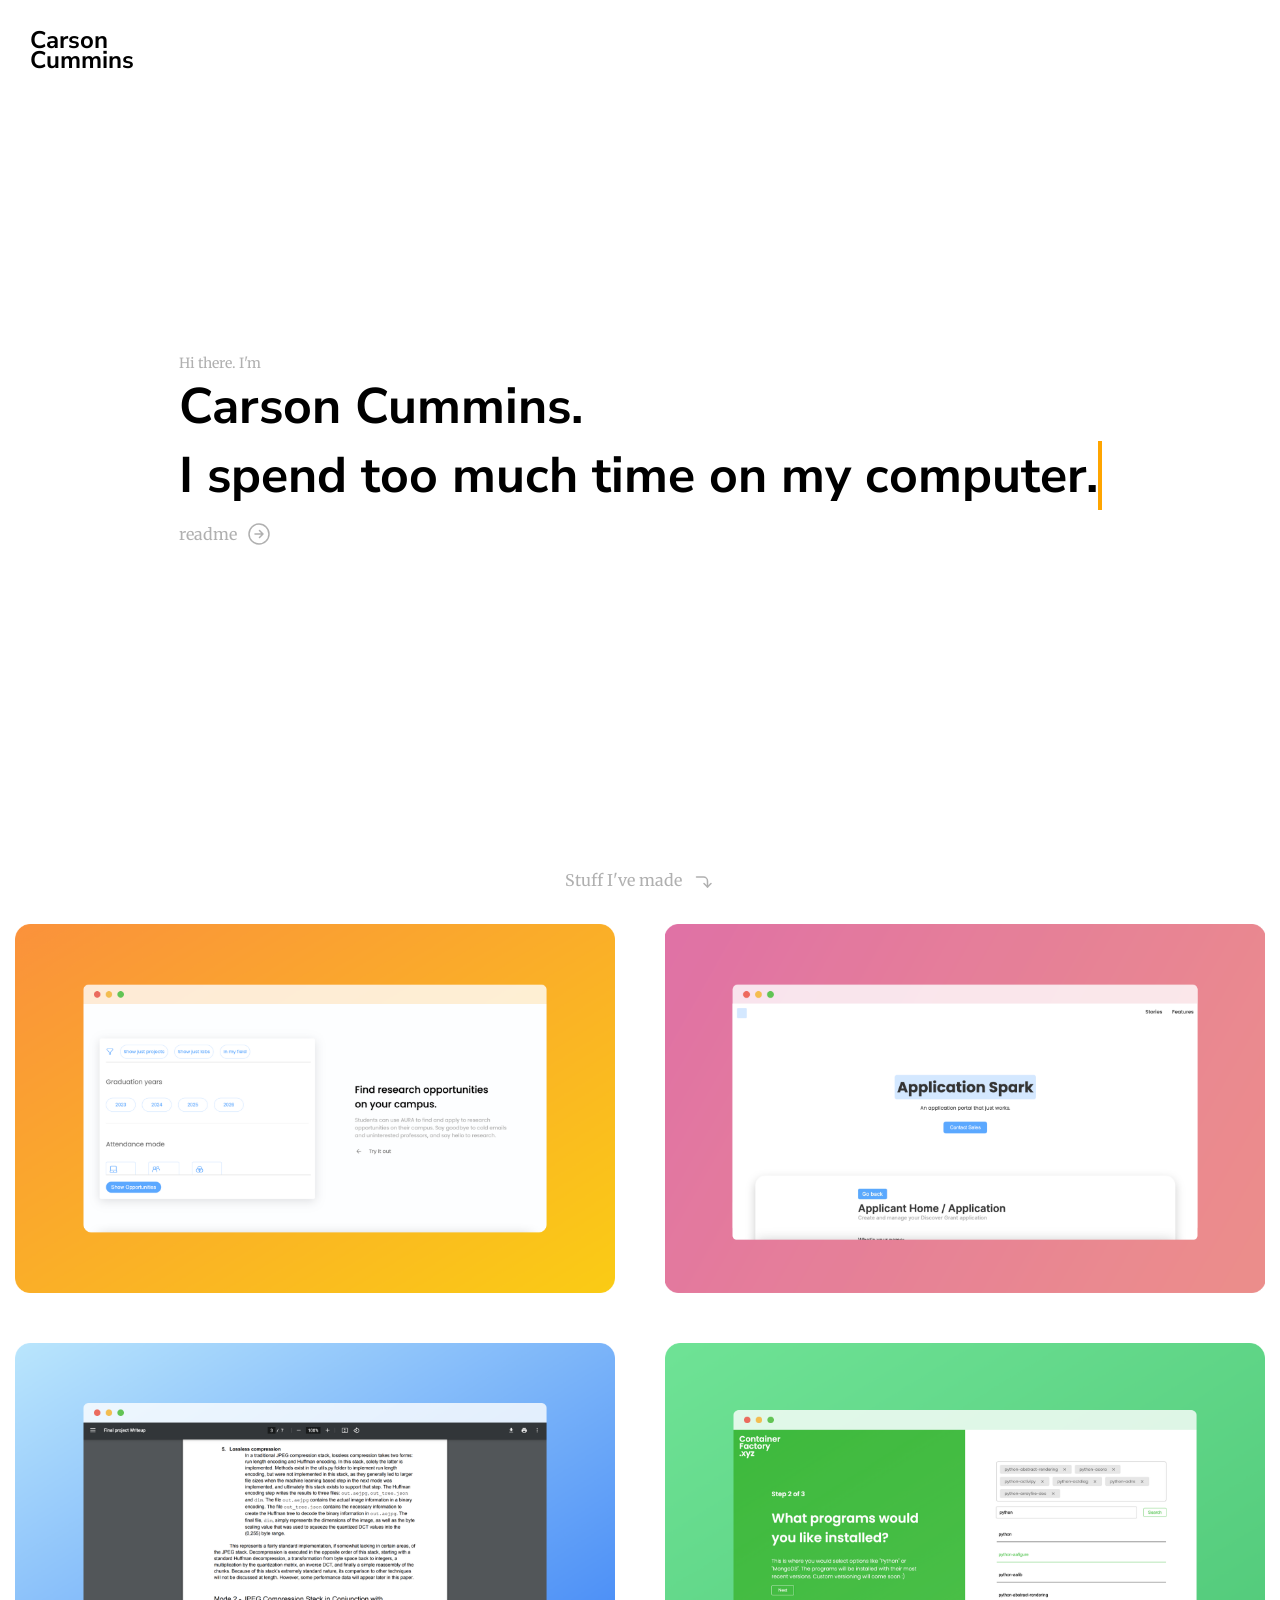
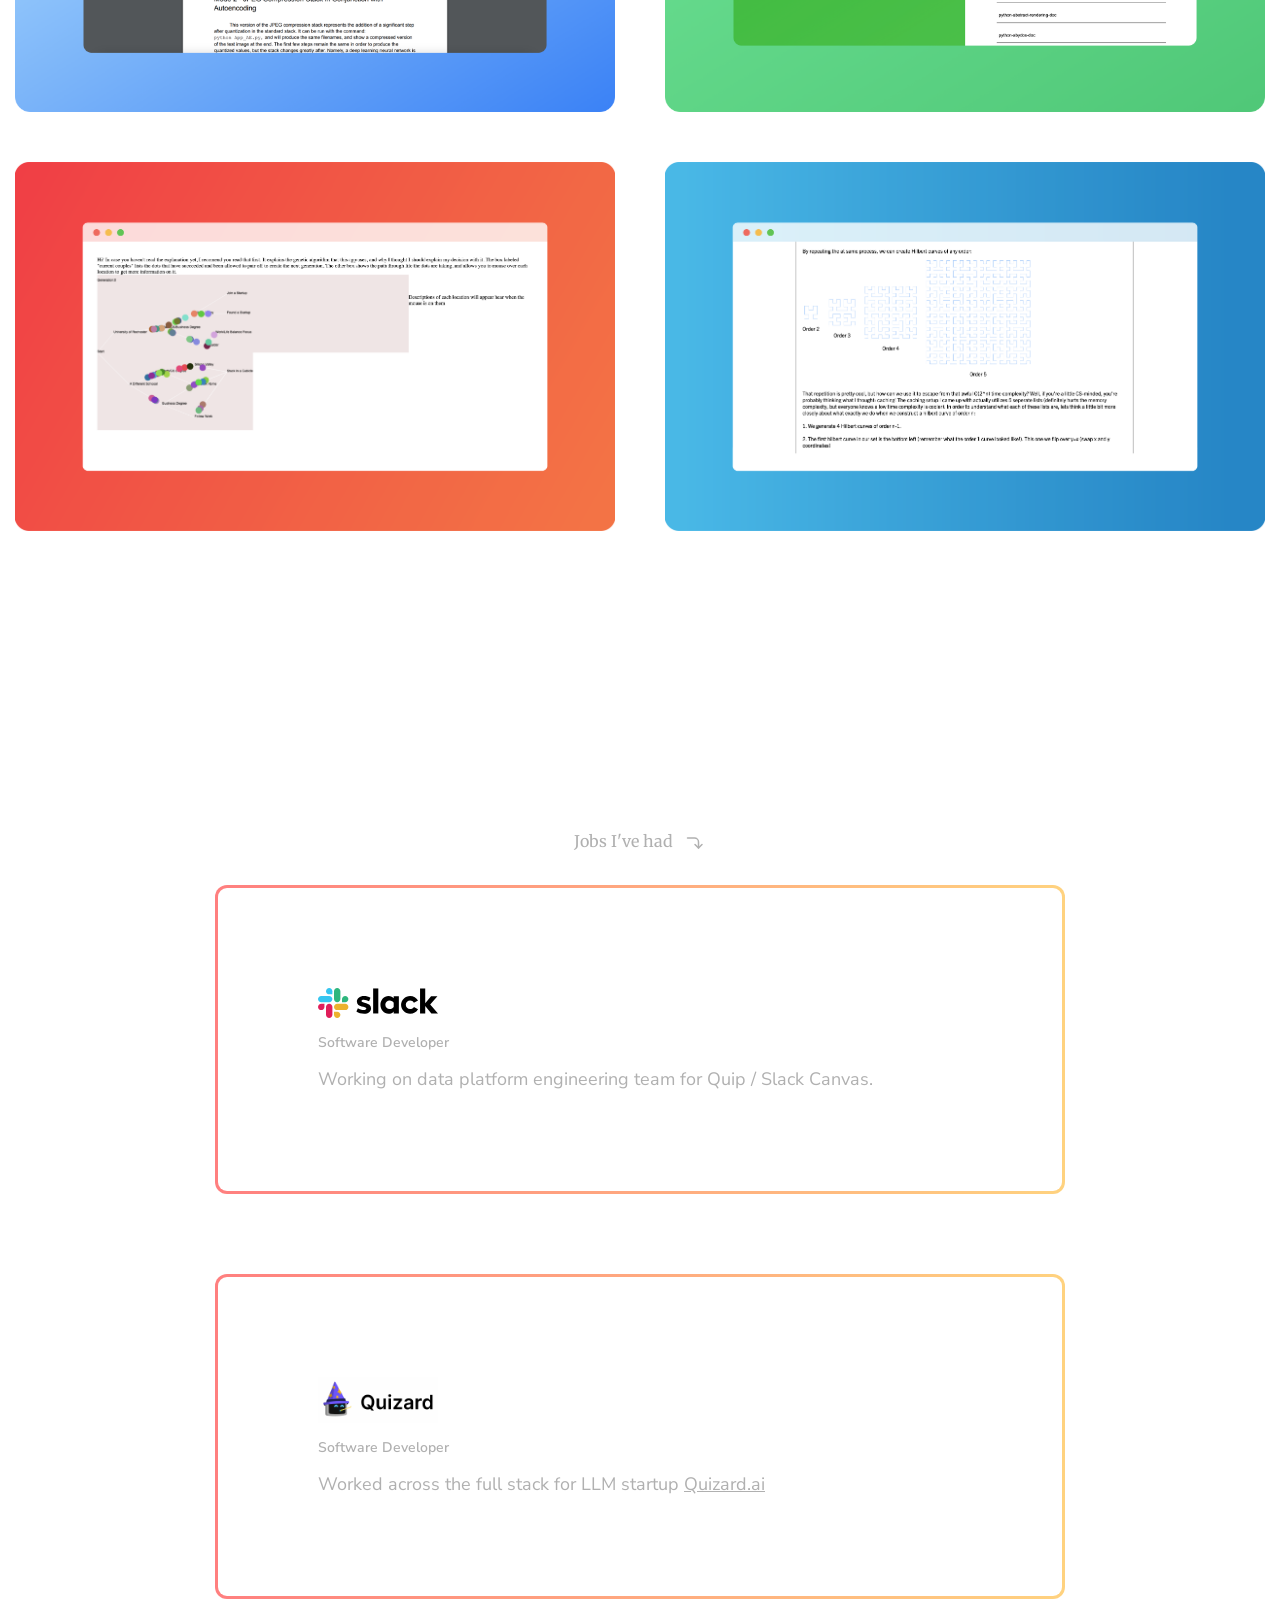
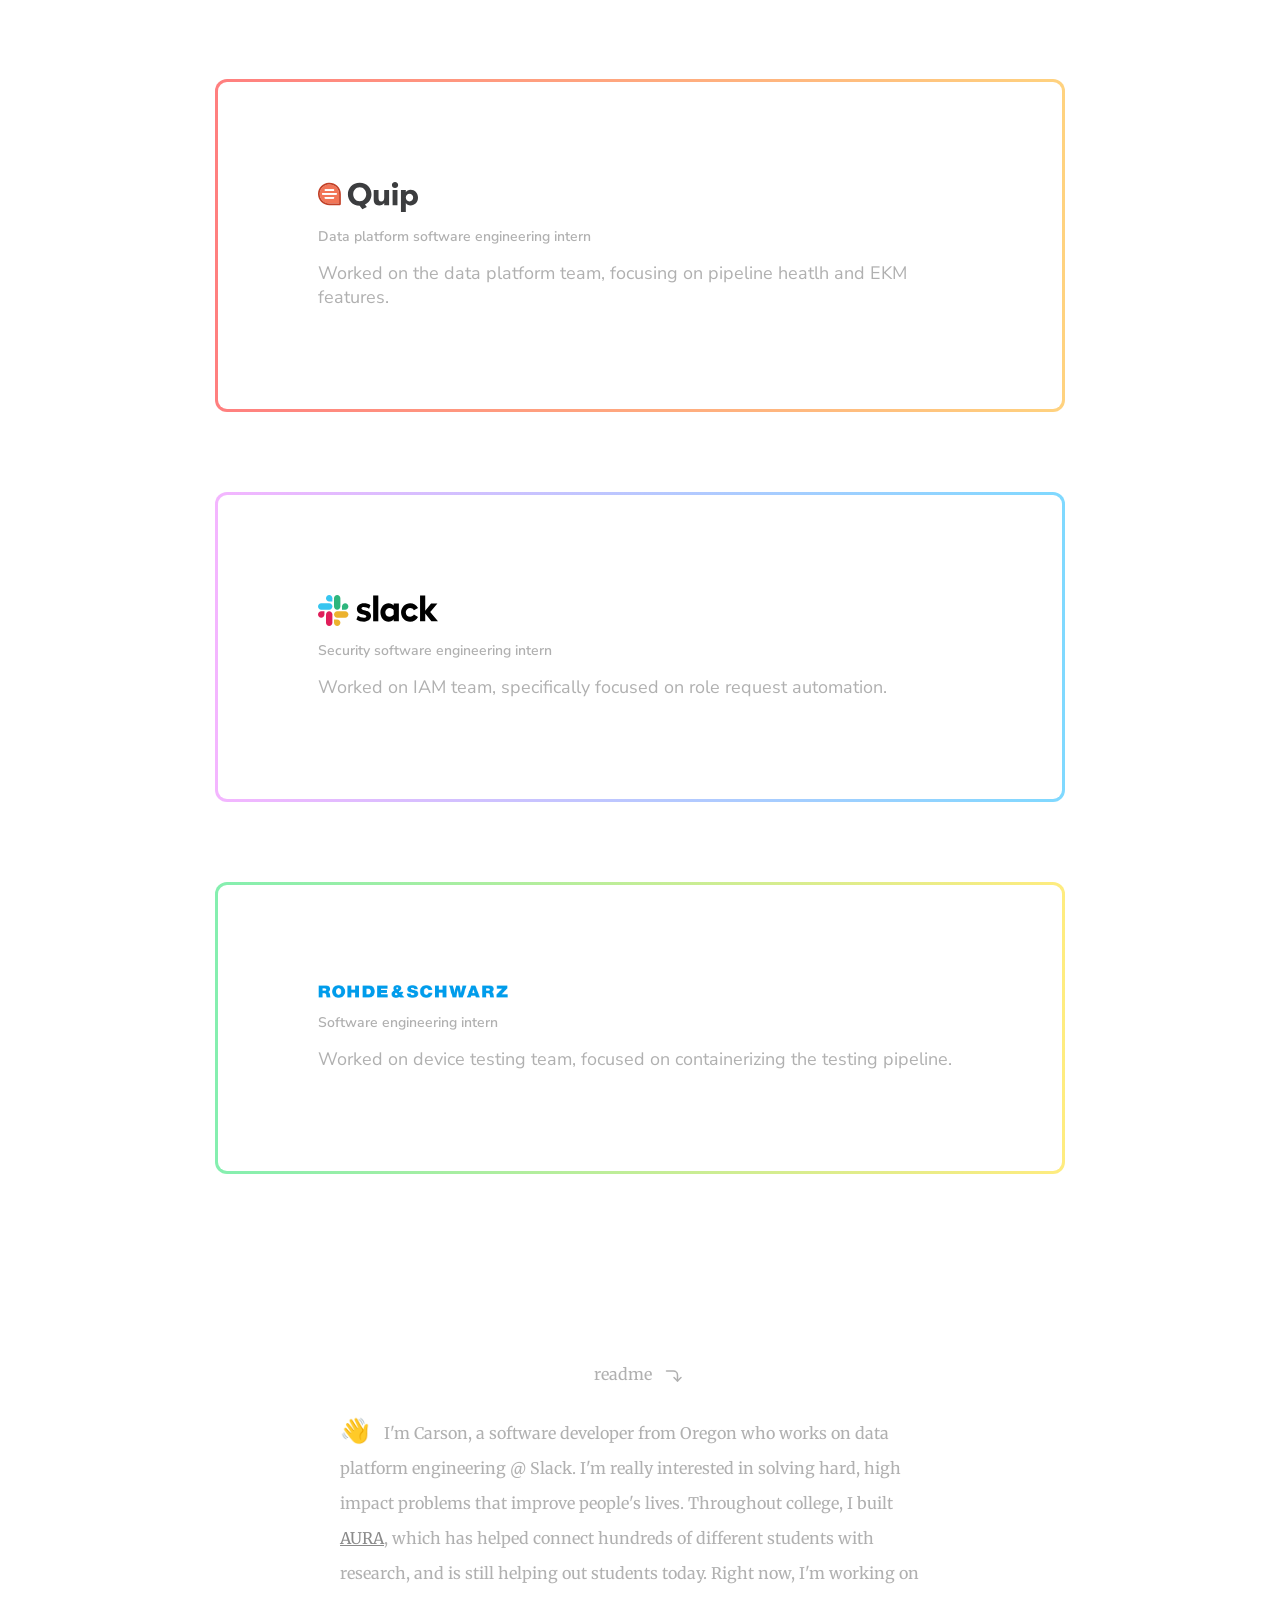
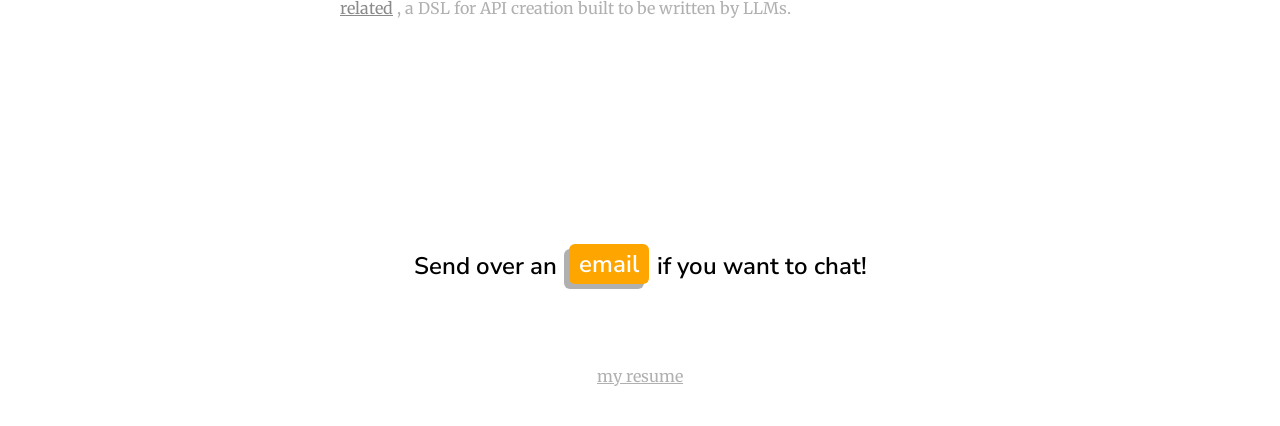
==== commit cbbf1794: "small updates" ====
--- a/index.html
+++ b/index.html
@@ -584,6 +584,24 @@
         >
         <div class="resume-section gradient-box-red">
             <div style="display: flex; gap: 15px; flex-direction: column">
+                <img src="slack.svg" style="width: 120px" />
+                <div
+                    style="
+                        color: #b0b0b0;
+                        font-size: 14px;
+                        font-weight: 600;
+                        font-family: var(--primary-font);
+                    "
+                >
+                    Software Developer
+                </div>
+            </div>
+            <div style="color: #b0b0b0; font-size: 18px; margin-top: 15px">
+                Working on data platform engineering team for Quip / Slack Canvas.
+            </div>
+        </div>
+        <div class="resume-section gradient-box-red">
+            <div style="display: flex; gap: 15px; flex-direction: column">
                 <img src="quizard.png" style="width: 120px" />
                 <div
                     style="
@@ -708,15 +726,17 @@
                         <span style="font-size: 24px; margin-right: 10px"
                             >👋</span
                         >
-                        I'm Carson, a software developer from Oregon finishing
-                        up my senior year at the University of Rochester. I'm
-                        really interested in solving hard, high impact problems
-                        that improve people's lives. Throughout college, I built
+                        I'm Carson, a software developer from Oregon who works
+                        on data platform engineering @ Slack. I'm really interested 
+                        in solving hard, high impact problems that improve people's lives. 
+                        Throughout college, I built
                         <a style="color: #8a8a8a" href="https://joinaura.io"
                             >AURA</a
                         >, which has helped connect hundreds of different
                         students with research, and is still helping out
-                        students today. Right now, I'm working on Up, a DSL for
+                        students today. Right now, I'm working on <a style="color: #8a8a8a" href="https://github.com/CarsonCummins11/related"
+                        >related</a
+                    > , a DSL for
                         API creation built to be written by LLMs.
                     </div>
                 </div>
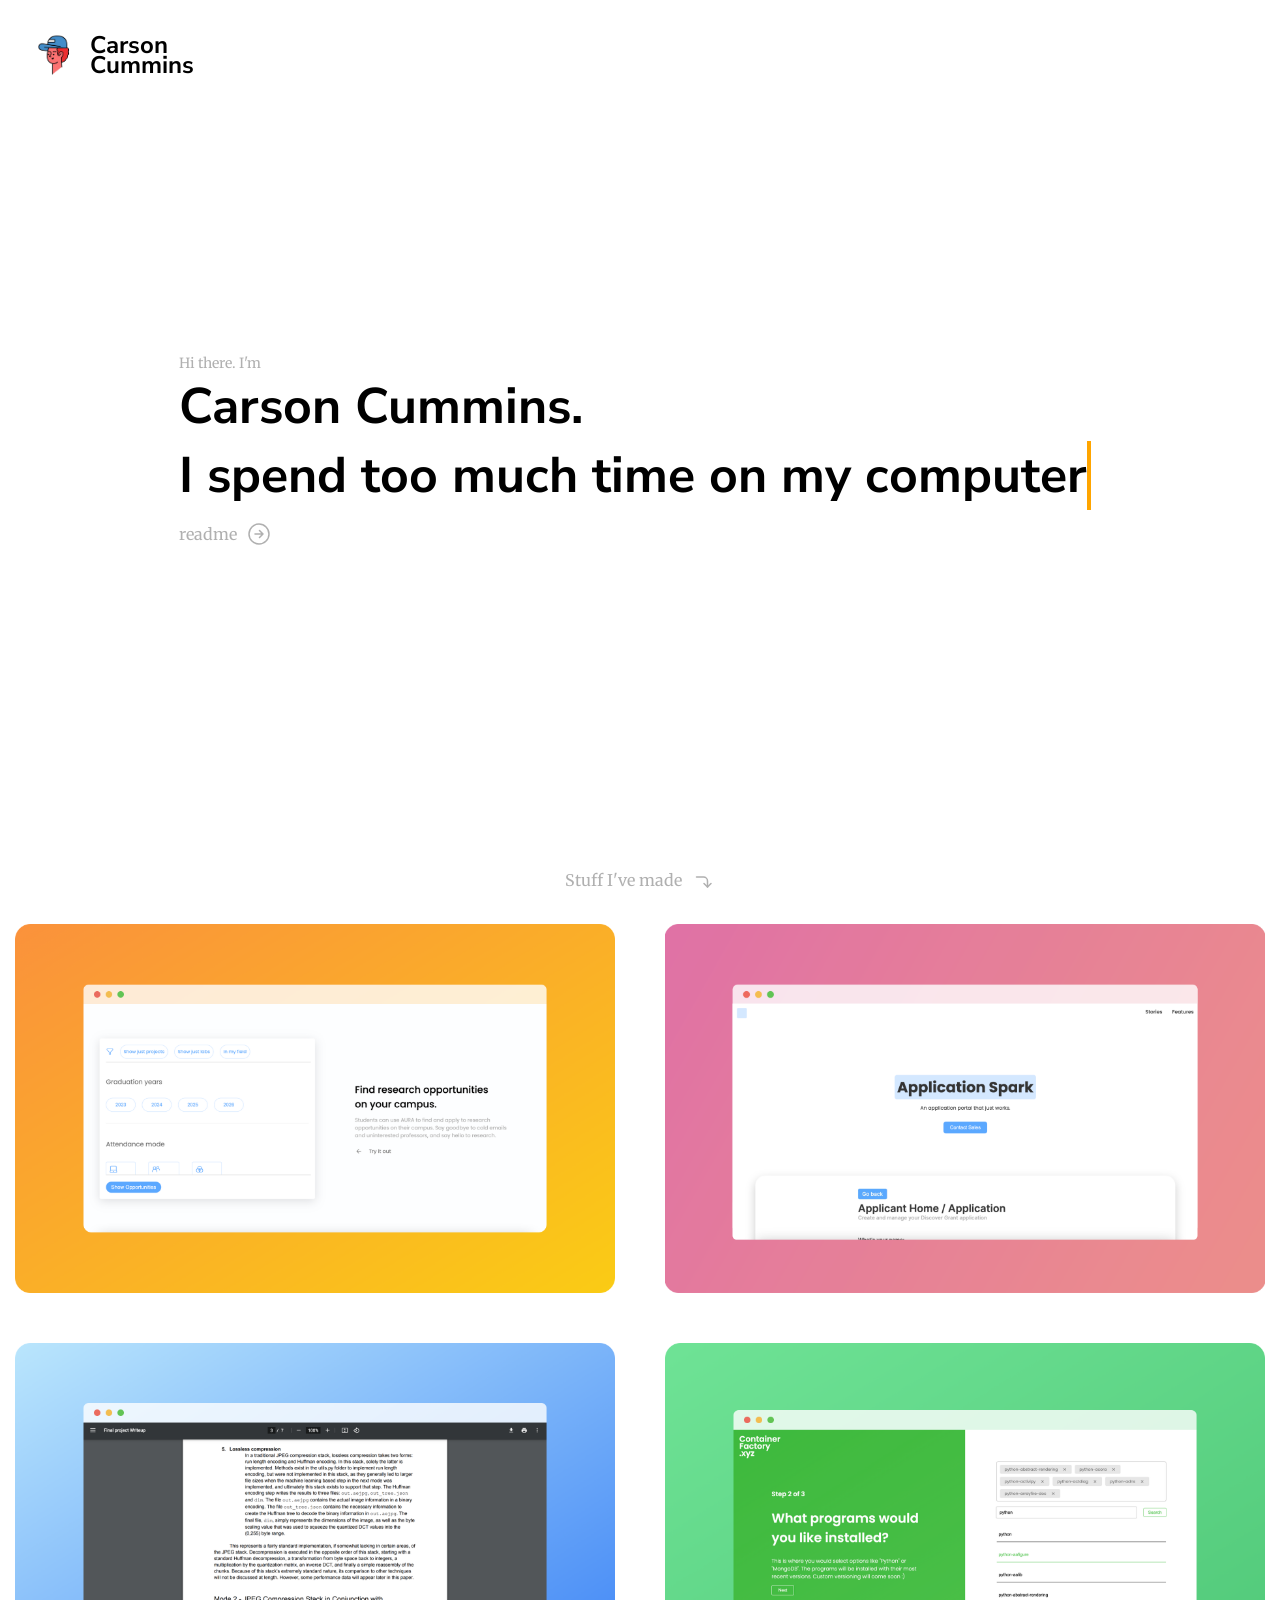
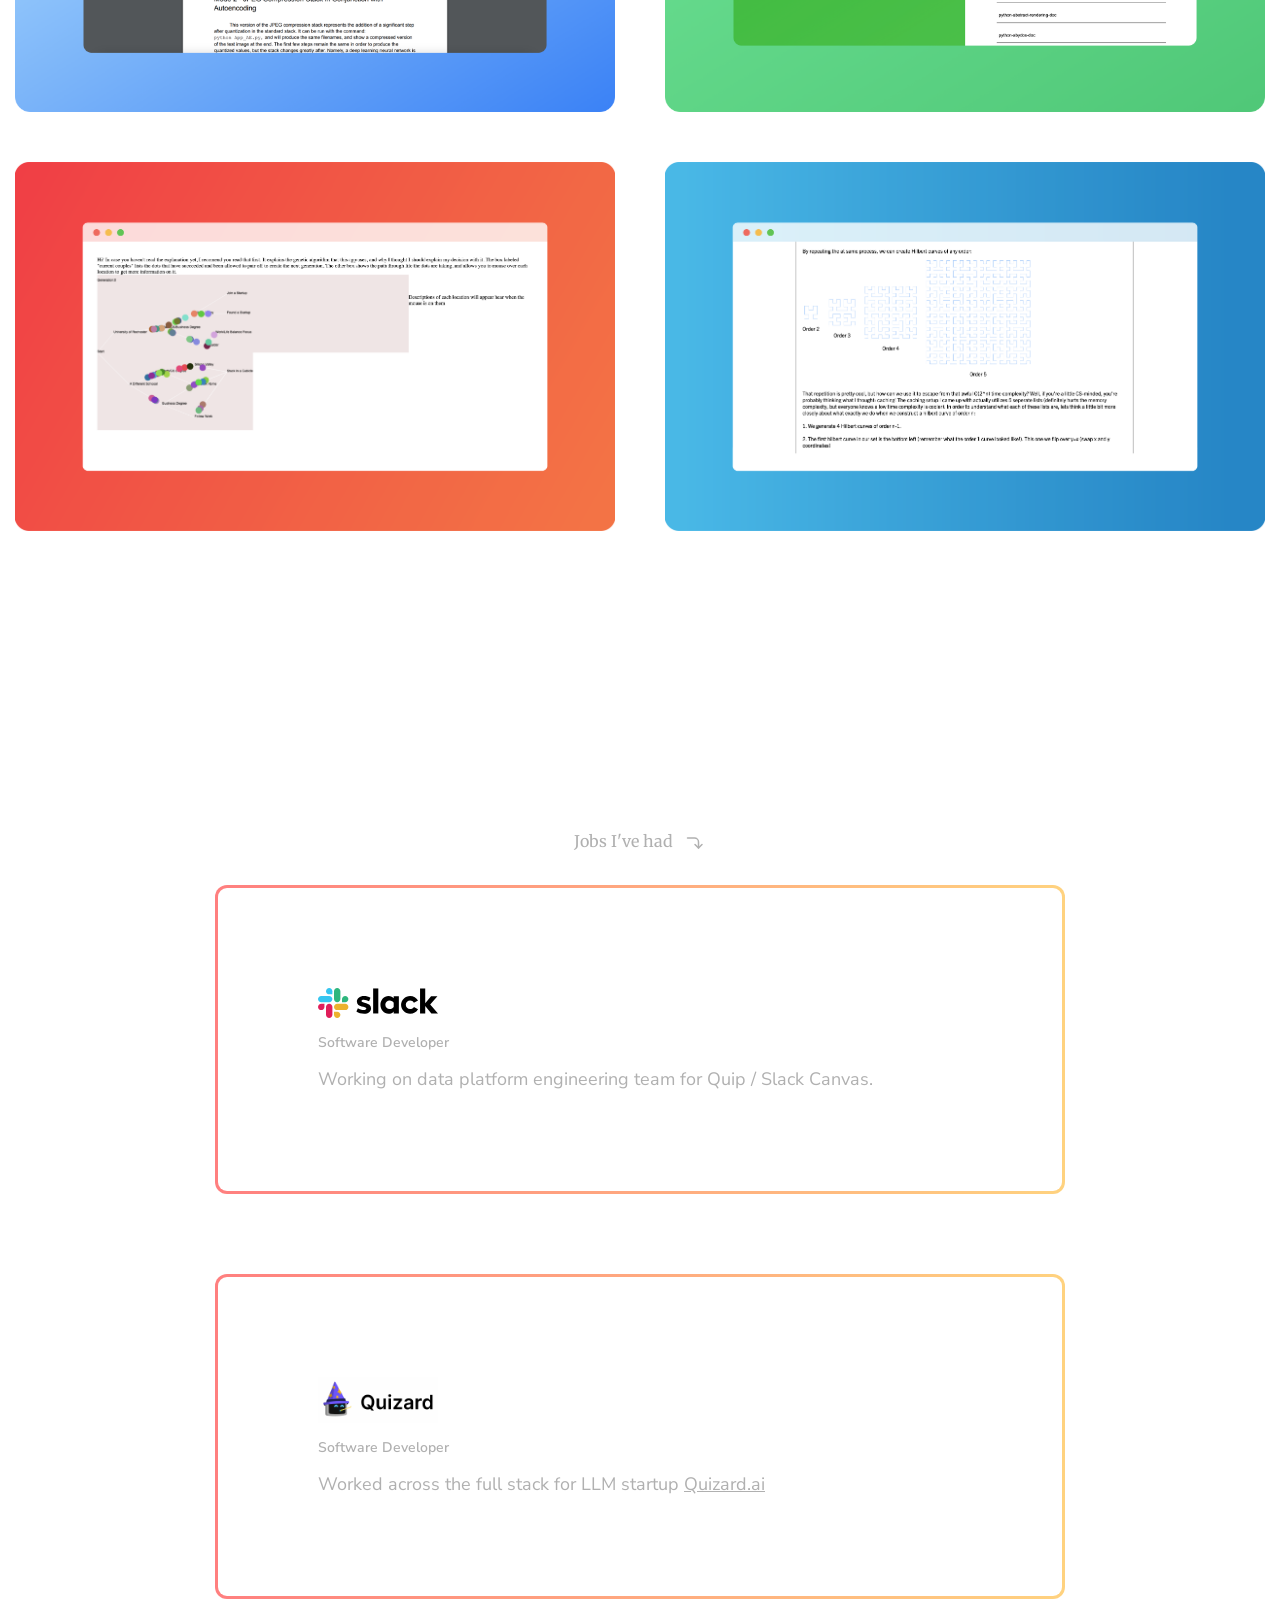
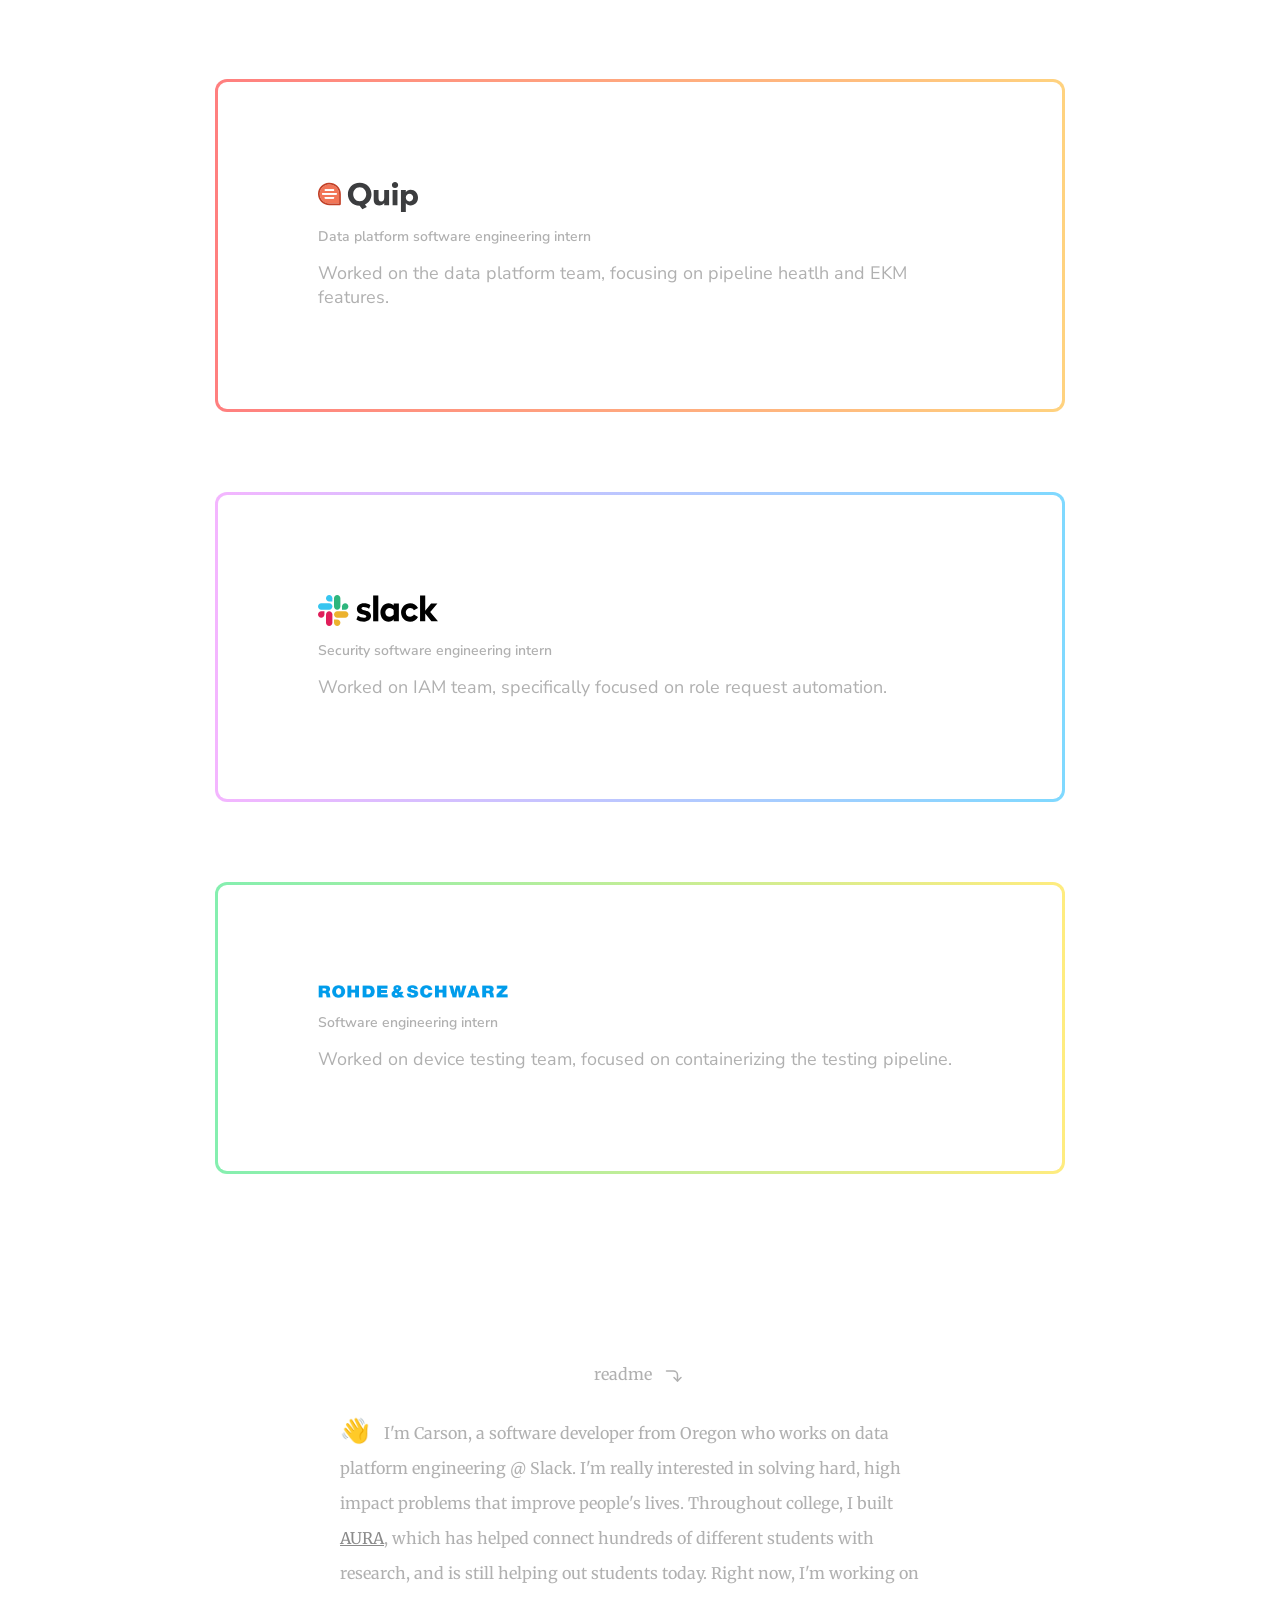
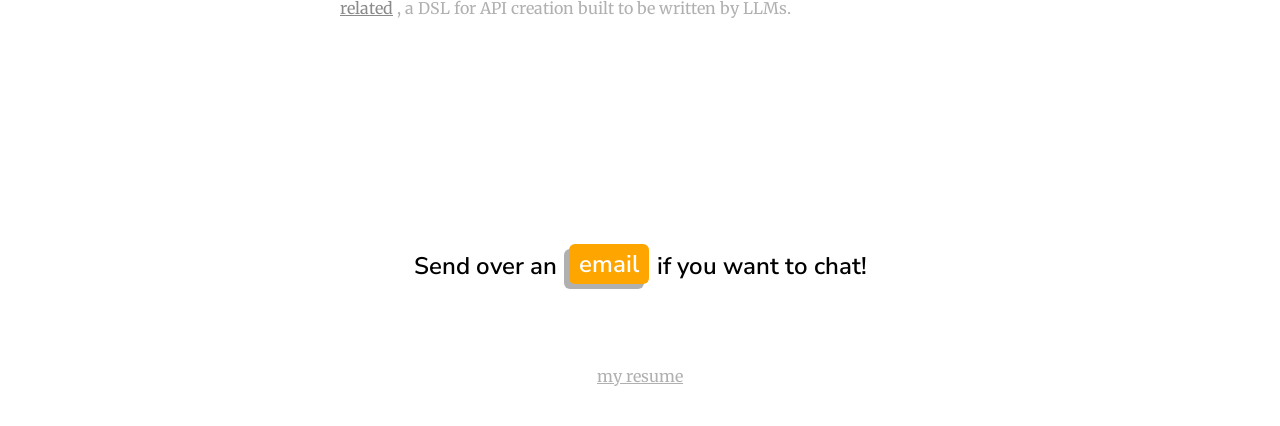
==== commit 977d95d0: "add ico" ====
--- a/index.html
+++ b/index.html
@@ -185,6 +185,9 @@
                 left: 0px;
                 animation: name-header-anim 1s
                     cubic-bezier(0.165, 0.84, 0.44, 1);
+                display: flex;
+                align-items: center;
+                gap: 10px;
             }
             @keyframes name-header-anim {
                 from {
@@ -275,8 +278,11 @@
             style="color: black; text-decoration: none"
             class="name-header-container"
         >
-            Carson<br />
-            Cummins
+            <img src="ico.png" width="50">
+            <div>
+                Carson<br />
+                Cummins
+            </div>
         </a>
         <div style="width: 100vw; height: 100vh">
             <div
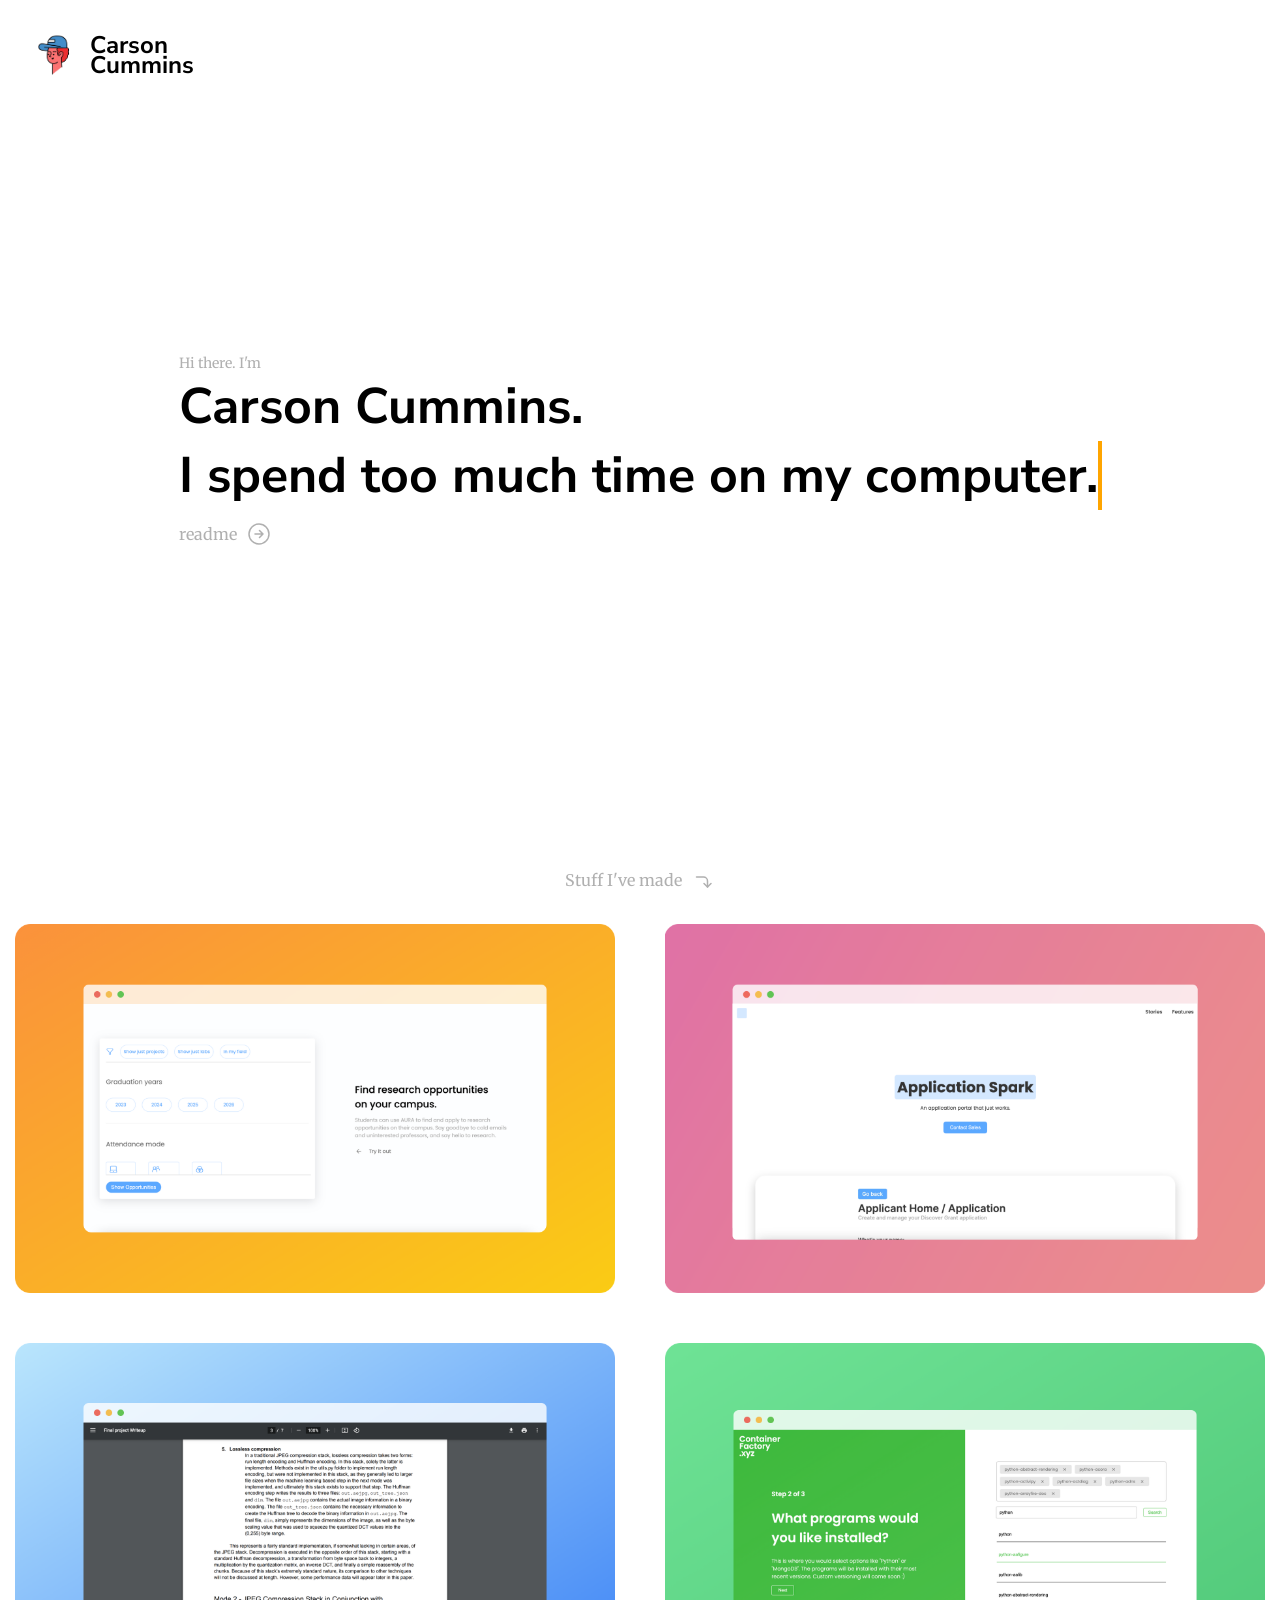
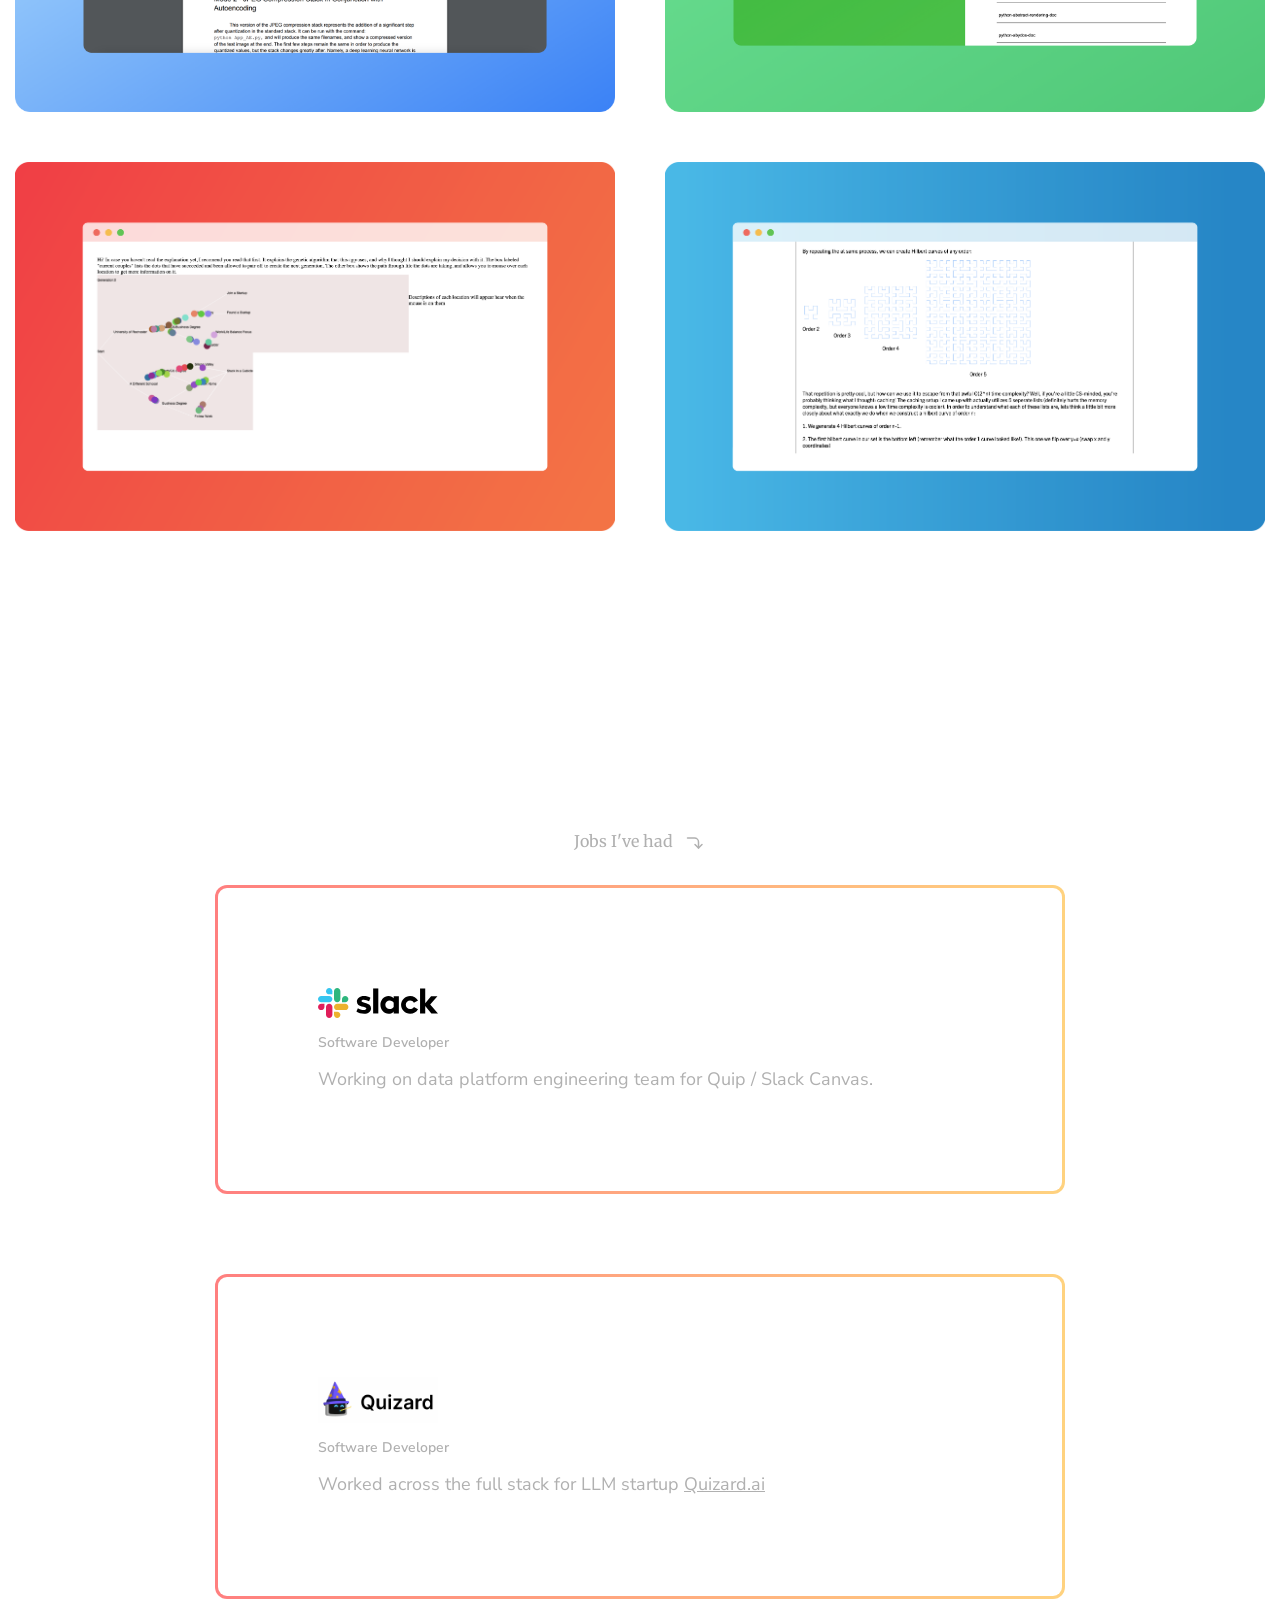
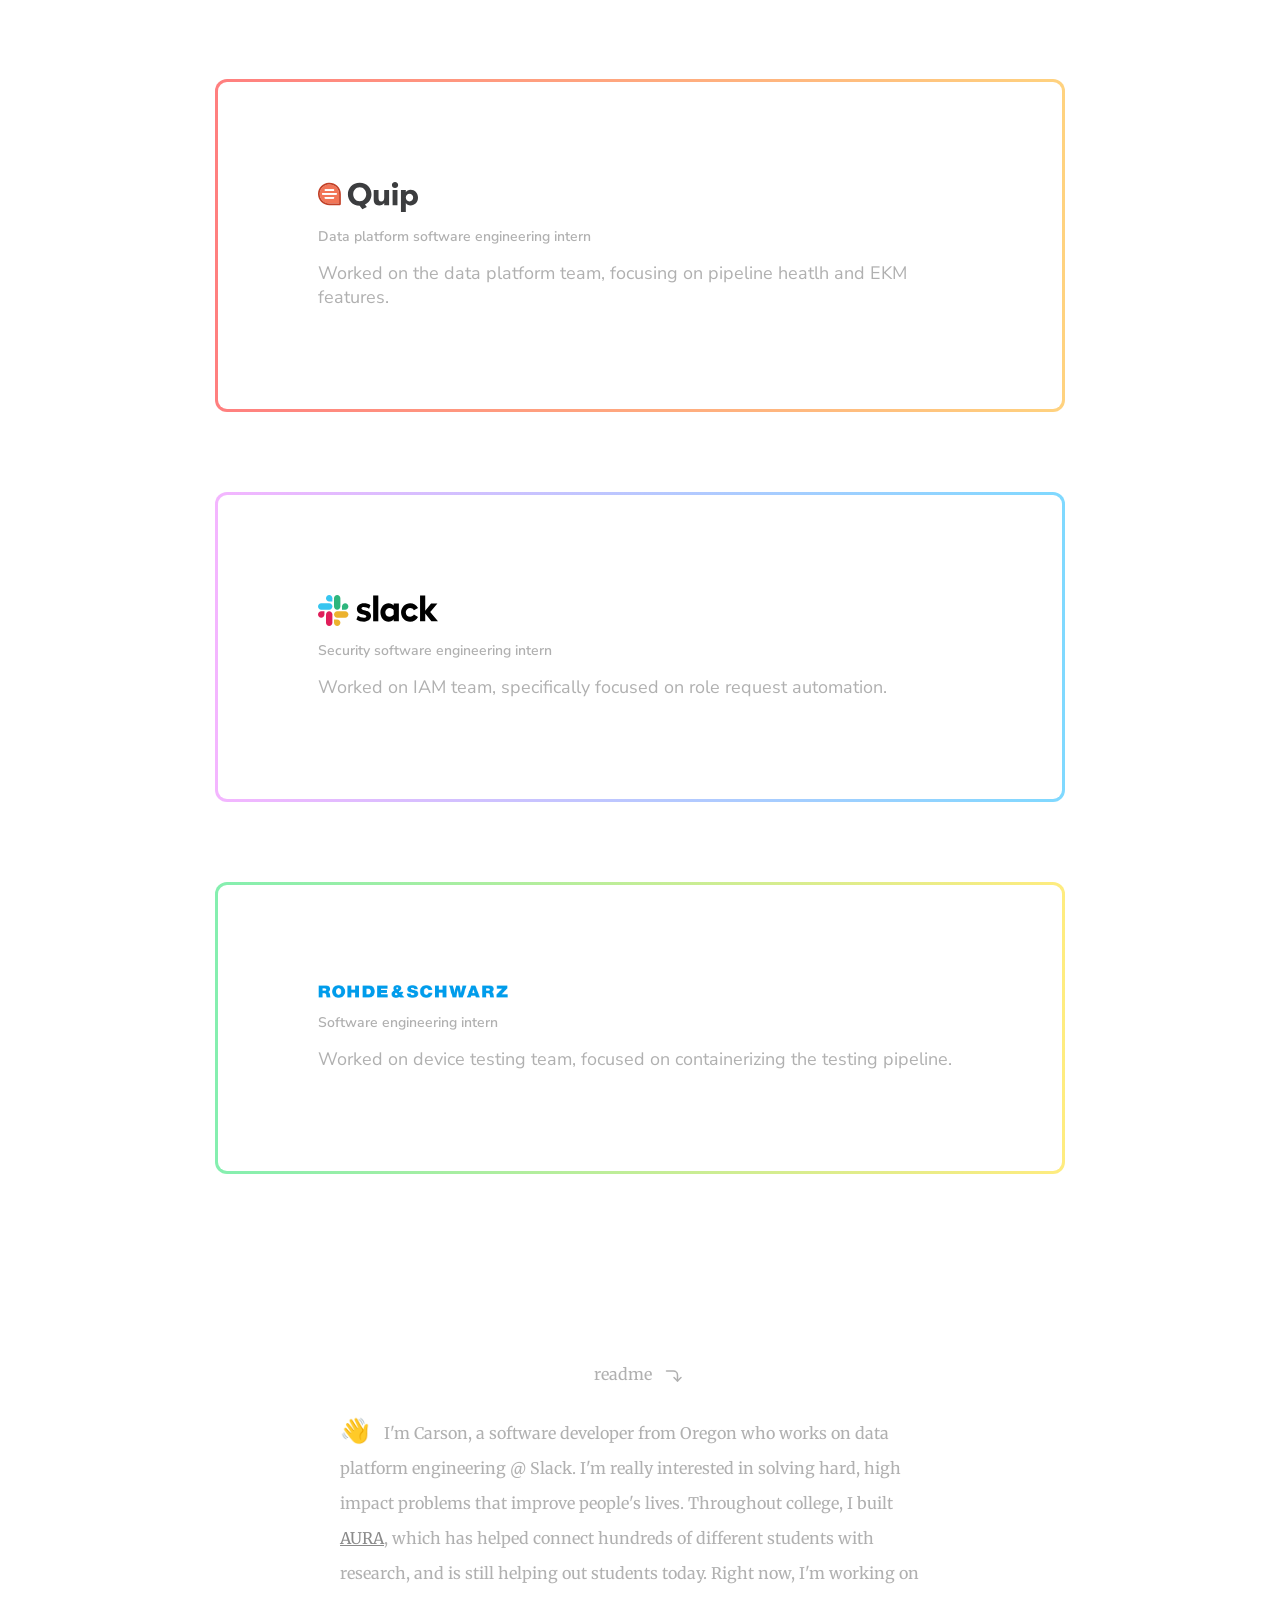
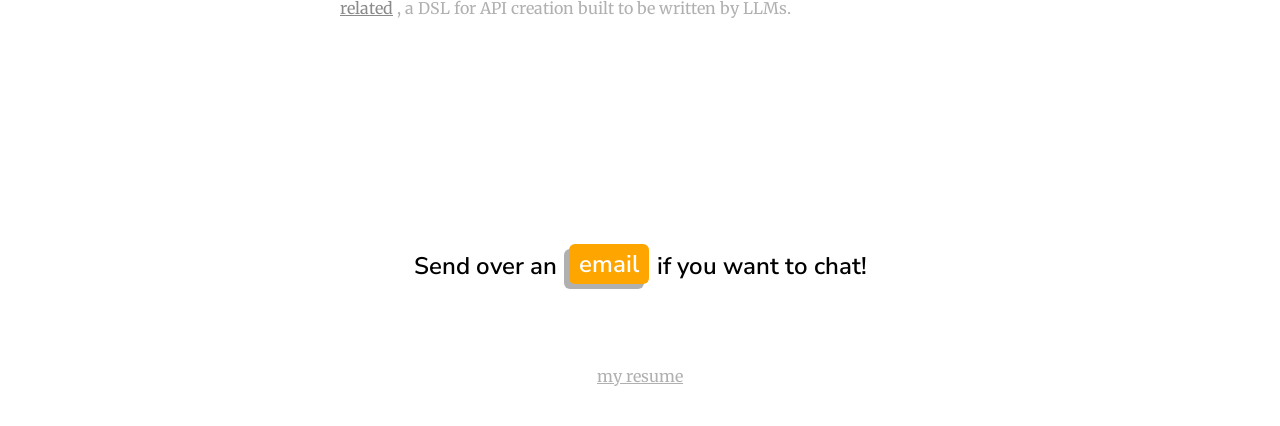
==== commit b9e308a0: "check this out" ====
--- a/index.html
+++ b/index.html
@@ -458,9 +458,9 @@
                 >
                     <div>jpg stack rewrite</div>
                     <div style="font-size: 12px; max-width: 200px">
-                        This paper describes an algorithm I wrote for reducing
-                        the size of jpg images using an autoencoding neural
-                        network integrated into my own rewrite of the jpeg
+                        A paper I wrote for a visual computing class in colleger
+                        on reducing the size of jpg images using an autoencoding 
+                        neural network integrated into my own rewrite of the jpeg
                         compression stack
                     </div>
                 </div>
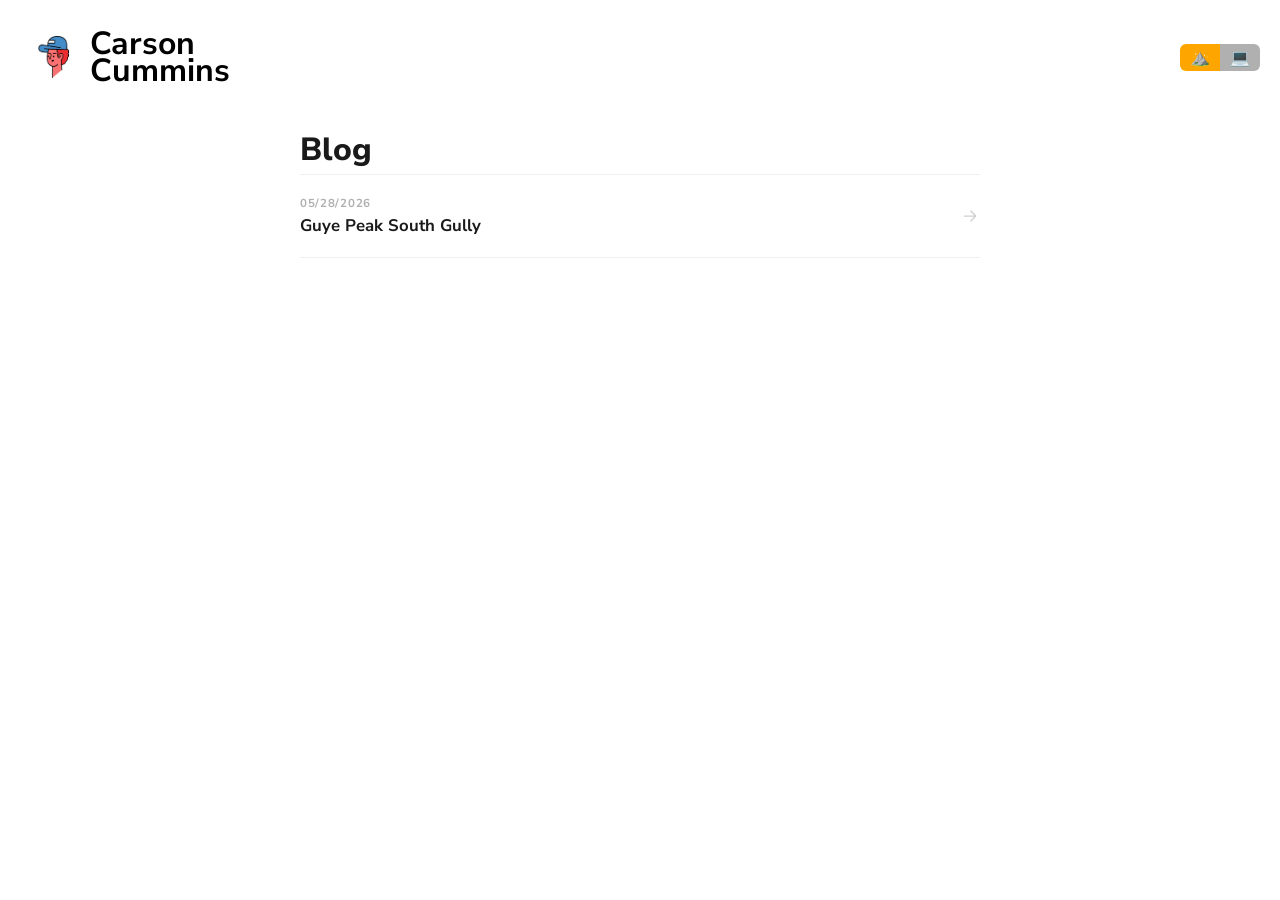
==== commit 762c509b: "add blog stuff" ====
--- a/index.html
+++ b/index.html
@@ -1,28 +1,70 @@
 <html>
     <head>
-        <!-- Global site tag (gtag.js) - Google Analytics -->
-        <script
-            async
-            src="https://www.googletagmanager.com/gtag/js?id=G-XKYX2JFZ5S"
-        ></script>
+        <head>
+            <meta charset="UTF-8" />
+            <title>Carson Cummins</title>
+        </head>
         <script>
-            window.dataLayer = window.dataLayer || [];
-            function gtag() {
-                dataLayer.push(arguments);
-            }
-            gtag("js", new Date());
+            function set_panel(panel_name) {
+                if (panel_name == "adventure") {
+                    document.querySelector("#adventure-div").hidden = false;
+                    document.querySelector("#professional-div").hidden = true;
+                    document.querySelector(
+                        "#adventure-panel-choose",
+                    ).style.backgroundColor = "orange";
+                    document.querySelector(
+                        "#professional-panel-choose",
+                    ).style.backgroundColor = "#b0b0b0";
+                } else {
+                    document.querySelector("#adventure-div").hidden = true;
+                    document.querySelector("#professional-div").hidden = false;
+                    document.querySelector(
+                        "#professional-panel-choose",
+                    ).style.backgroundColor = "orange";
+                    document.querySelector(
+                        "#adventure-panel-choose",
+                    ).style.backgroundColor = "#b0b0b0";
+                }
 
-            gtag("config", "G-XKYX2JFZ5S");
-        </script>
-        <script>
+                window.history.pushState(
+                    { page: 1 },
+                    panel_name,
+                    window.location.href.split("#")[0] + "#" + panel_name,
+                );
+            }
+            function makeHTMLForBlogLink(info) {
+                return `<a class="blog-post-link" href="blog_posts/${info.folder}/post.html">
+                    <div class="post-meta">
+                        <span class="post-date">${info.published_date}</span>
+                        <span class="post-title">${info.title}</span>
+                    </div>
+                    <svg class="post-arrow" width="20" height="20" viewBox="0 0 24 24" fill="none" xmlns="http://www.w3.org/2000/svg">
+                        <path d="M5 12h14M13 6l6 6-6 6" stroke="currentColor" stroke-width="1.5" stroke-linecap="round" stroke-linejoin="round"/>
+                    </svg>
+                </a>`;
+            }
             document.addEventListener("DOMContentLoaded", function (event) {
-                // array with texts to type in typewriter
+                fetch("blog_metadata.json").then((response) => {
+                    let innerHTML = "";
+                    response.json().then((data) => {
+                        data.forEach((post) => {
+                            innerHTML += makeHTMLForBlogLink(post);
+                        });
+                        document.querySelector("#blog-links").innerHTML =
+                            innerHTML;
+                    });
+                });
+                const panel_value =
+                    window.location.hash.substring(1) || "adventure";
+                set_panel(panel_value);
                 var txt = [
                     "I spend too much time on my computer.",
-                    "I have a Google Maps obsession.",
+                    "I'm obsessed with weird outdoor adventures.",
                     "I can ride a unicycle.",
-                    "I eat too many pop tarts. ",
+                    "I eat too many pop tarts.",
                     "I like hanging out with dogs.",
+                    "You're still reading this?",
+                    "I'm from Portland",
                 ];
                 function typechar(c) {
                     document.querySelector("#typing").innerHTML =
@@ -30,7 +72,7 @@
                             .querySelector("#typing")
                             .innerHTML.replace(
                                 '<span class="caret"></span>',
-                                ""
+                                "",
                             ) +
                         c +
                         '<span class="caret"></span>';
@@ -41,7 +83,7 @@
                             .querySelector("#typing")
                             .innerHTML.replace(
                                 '<span class="caret"></span>',
-                                ""
+                                "",
                             )
                             .slice(0, -1) + '<span class="caret"></span>';
                 }
@@ -89,10 +131,11 @@
         <style>
             @import url("https://fonts.googleapis.com/css2?family=Merriweather:ital,wght@0,300;0,400;0,700;0,900;1,300;1,400;1,700;1,900&family=Nunito+Sans:ital,wght@0,200;0,300;0,400;0,600;0,700;0,800;0,900;1,200;1,300;1,400;1,600;1,700;1,800;1,900&display=swap");
             :root {
-                --primary-font: "Nunito Sans", "Segoe UI", Tahoma, Verdana,
-                    sans-serif;
-                --secondary-font: "Merriweather", Cambria, Cochin, Georgia,
-                    Times, "Times New Roman", serif;
+                --primary-font:
+                    "Nunito Sans", "Segoe UI", Tahoma, Verdana, sans-serif;
+                --secondary-font:
+                    "Merriweather", Cambria, Cochin, Georgia, Times,
+                    "Times New Roman", serif;
             }
             body {
                 padding: 0px;
@@ -116,8 +159,8 @@
                     bottom: 0;
                     left: 0;
                     z-index: -1;
-                    margin: -3px; /* !importanté */
-                    border-radius: inherit; /* !importanté */
+                    margin: -3px;
+                    border-radius: inherit;
                     background: linear-gradient(
                         to right,
                         rgba(255, 0, 0, 0.5),
@@ -130,8 +173,8 @@
                 position: relative;
                 box-sizing: border-box;
                 background: #fff;
-                background-clip: padding-box; /* !importanté */
-                border: solid 3px transparent; /* !importanté */
+                background-clip: padding-box;
+                border: solid 3px transparent;
 
                 &:before {
                     content: "";
@@ -141,8 +184,8 @@
                     bottom: 0;
                     left: 0;
                     z-index: -1;
-                    margin: -3px; /* !importanté */
-                    border-radius: inherit; /* !importanté */
+                    margin: -3px;
+                    border-radius: inherit;
                     background: linear-gradient(
                         to right,
                         rgb(233, 109, 255, 0.5),
@@ -155,8 +198,8 @@
                 position: relative;
                 box-sizing: border-box;
                 background: #fff;
-                background-clip: padding-box; /* !importanté */
-                border: solid 3px transparent; /* !importanté */
+                background-clip: padding-box;
+                border: solid 3px transparent;
 
                 &:before {
                     content: "";
@@ -178,8 +221,8 @@
             .name-header-container {
                 padding: 30px 0px 0px 30px;
                 font-weight: 700;
-                font-size: 24px;
-                line-height: 20px;
+                font-size: 2rem;
+                line-height: 1.7rem;
                 position: fixed;
                 top: 0px;
                 left: 0px;
@@ -188,6 +231,8 @@
                 display: flex;
                 align-items: center;
                 gap: 10px;
+                justify-content: center;
+                width: 100%;
             }
             @keyframes name-header-anim {
                 from {
@@ -270,512 +315,693 @@
                 margin-top: 50px;
                 margin-bottom: 50px;
             }
+            .panel-switcher {
+                display: flex;
+                font-weight: 800;
+                width: min-content;
+                justify-content: center;
+                border-radius: 6px;
+                margin-right: 50px;
+                margin-left: auto;
+            }
+            .panel-choice {
+                color: white;
+                text-decoration: none;
+                background-color: orange;
+                padding: 4px 10px 4px 10px;
+                display: flex;
+                justify-content: center;
+                transition: 0.4s;
+                position: relative;
+                border: none;
+                cursor: pointer;
+                font-size: 1rem;
+            }
+            .panel-choice:hover {
+                box-shadow: none;
+            }
+            .blog-post-link {
+                text-decoration: none;
+                display: flex;
+                align-items: center;
+                justify-content: space-between;
+                padding: 1.25rem 0;
+                border-bottom: 1px solid #f0f0f0;
+                color: #1a1a1a;
+                gap: 1rem;
+                transition: 0.25s;
+            }
+            .blog-post-link:first-child {
+                border-top: 1px solid #f0f0f0;
+            }
+            .blog-post-link:hover {
+                padding-left: 14px;
+                border-bottom-color: orange;
+            }
+            .blog-post-link .post-meta {
+                display: flex;
+                flex-direction: column;
+                gap: 0.2rem;
+            }
+            .blog-post-link .post-date {
+                font-family: var(--primary-font);
+                font-size: 0.72rem;
+                color: #b0b0b0;
+                font-weight: 700;
+                letter-spacing: 0.06em;
+                text-transform: uppercase;
+            }
+            .blog-post-link .post-title {
+                font-family: var(--primary-font);
+                font-size: 1.05rem;
+                font-weight: 700;
+                color: #1a1a1a;
+            }
+            .blog-post-link .post-arrow {
+                color: #d0d0d0;
+                transition: 0.25s;
+                flex-shrink: 0;
+            }
+            .blog-post-link:hover .post-arrow {
+                color: orange;
+                transform: translateX(6px);
+            }
         </style>
     </head>
     <body>
-        <a
-            href="#"
-            style="color: black; text-decoration: none"
-            class="name-header-container"
-        >
-            <img src="ico.png" width="50">
-            <div>
-                Carson<br />
-                Cummins
+        <div class="name-header-container">
+            <a
+                href="#"
+                style="
+                    color: black;
+                    text-decoration: none;
+                    display: flex;
+                    gap: 10px;
+                "
+            >
+                <img src="assets/ico.png" width="50" />
+                <div>
+                    Carson<br />
+                    Cummins
+                </div>
+            </a>
+            <div class="panel-switcher">
+                <button
+                    id="adventure-panel-choose"
+                    class="panel-choice"
+                    onclick="set_panel('adventure')"
+                    style="
+                        border-radius: 6px 0px 0px 6px;
+                        background-color: #b0b0b0;
+                    "
+                >
+                    ⛰️
+                </button>
+                <button
+                    class="panel-choice"
+                    id="professional-panel-choose"
+                    style="border-radius: 0px 6px 6px 0px"
+                    onclick="set_panel('professional')"
+                >
+                    💻
+                </button>
             </div>
-        </a>
-        <div style="width: 100vw; height: 100vh">
+        </div>
+        <div id="adventure-div" hidden>
             <div
                 style="
+                    max-width: 680px;
+                    margin: 0 auto;
+                    padding: 8rem 2rem 6rem;
+                "
+            >
+                <h1
+                    style="
+                        font-family: var(--primary-font);
+                        font-weight: 800;
+                        font-size: 2rem;
+                        margin: 0 0 0.2rem;
+                        color: #1a1a1a;
+                    "
+                >
+                    Blog
+                </h1>
+                <div id="blog-links"></div>
+            </div>
+        </div>
+        <div id="professional-div">
+            <div style="width: 100vw; height: 100vh">
+                <div
+                    style="
+                        display: flex;
+                        align-items: center;
+                        padding-left: 14vw;
+                        height: 100vh;
+                    "
+                >
+                    <div>
+                        <div
+                            style="
+                                color: #b0b0b0;
+                                font-size: 14px;
+                                font-family: var(--secondary-font);
+                            "
+                        >
+                            What's up! I'm
+                        </div>
+                        <div style="font-size: 50px; font-weight: 700">
+                            Carson Cummins.
+                        </div>
+                        <div
+                            style="
+                                font-size: 50px;
+                                font-weight: 700;
+                                display: flex;
+                                gap: 10px;
+                            "
+                        >
+                            <div id="typing"></div>
+                        </div>
+                        <div>
+                            <a href="#readme" class="unique-link">
+                                <div>readme</div>
+                                <?xml version="1.0" encoding="UTF-8"?><svg
+                                    width="24px"
+                                    height="24px"
+                                    stroke-width="1.5"
+                                    viewBox="0 0 24 24"
+                                    fill="none"
+                                    xmlns="http://www.w3.org/2000/svg"
+                                    color="#b0b0b0"
+                                >
+                                    <path
+                                        d="M8 12h8m0 0l-3.5-3.5M16 12l-3.5 3.5M12 22c5.523 0 10-4.477 10-10S17.523 2 12 2 2 6.477 2 12s4.477 10 10 10z"
+                                        stroke="#b0b0b0"
+                                        stroke-width="1.5"
+                                        stroke-linecap="round"
+                                        stroke-linejoin="round"
+                                    ></path>
+                                </svg>
+                            </a>
+                        </div>
+                    </div>
+                </div>
+            </div>
+            <div
+                style="
+                    width: 100vw;
+                    display: flex;
+                    justify-content: center;
+                    position: relative;
+                    top: -30px;
+                    color: #b0b0b0;
+                    gap: 10px;
+                "
+            >
+                <div style="font-family: var(--secondary-font)">
+                    Stuff I've made
+                </div>
+                <svg
+                    width="24"
+                    height="24"
+                    stroke-width="1.5"
+                    viewBox="0 0 24 24"
+                    fill="none"
+                    xmlns="http://www.w3.org/2000/svg"
+                >
+                    <path
+                        d="M19 13.5L15.5 17L12 13.5"
+                        stroke="currentColor"
+                        stroke-linecap="round"
+                        stroke-linejoin="round"
+                    />
+                    <path
+                        d="M15.5 17V11C15.5 8.79086 13.7091 7 11.5 7H4.5"
+                        stroke="currentColor"
+                        stroke-linecap="round"
+                        stroke-linejoin="round"
+                    />
+                </svg>
+            </div>
+            <div
+                style="
+                    width: 100%;
+                    display: flex;
+                    gap: 50px;
+                    justify-content: center;
+                    flex-wrap: wrap;
+                "
+            >
+                <a
+                    href="https://joinaura.io"
+                    style="
+                        background-image: url(&quot;assets/aura-3.png&quot;);
+                        background-position: center center;
+                        background-size: cover;
+                        width: 600px;
+                        height: 369px;
+                        display: block;
+                        text-decoration: none;
+                        color: white;
+                    "
+                >
+                    <div
+                        class="show-on-hover"
+                        style="color: black; text-decoration: none"
+                    >
+                        <img style="width: 150px" src="assets/logo.svg" />
+                        <div
+                            style="
+                                font-size: 12px;
+                                max-width: 230px;
+                                margin-top: 15px;
+                            "
+                        >
+                            AURA is the easiest way to find research
+                            opportunities at universities across the country.
+                        </div>
+                    </div>
+                </a>
+                <a
+                    href="https://applicationspark.org"
+                    style="
+                        background-image: url(&quot;assets/applicationspark.png&quot;);
+                        background-position: center center;
+                        background-size: cover;
+                        width: 600px;
+                        height: 369px;
+                        display: block;
+                        text-decoration: none;
+                        color: white;
+                    "
+                >
+                    <div
+                        class="show-on-hover"
+                        style="color: black; text-decoration: none"
+                    >
+                        <div>Application Spark</div>
+                        <div style="font-size: 12px; max-width: 200px">
+                            A grant focused tool for managing high volume
+                            application processes.
+                        </div>
+                    </div>
+                </a>
+                <a
+                    href="assets/aejpg.pdf"
+                    style="
+                        background-image: url(&quot;assets/aejpg.png&quot;);
+                        background-position: center center;
+                        background-size: cover;
+                        width: 600px;
+                        height: 369px;
+                        display: block;
+                        text-decoration: none;
+                        color: white;
+                    "
+                >
+                    <div
+                        class="show-on-hover"
+                        style="color: black; text-decoration: none"
+                    >
+                        <div>jpg stack rewrite</div>
+                        <div style="font-size: 12px; max-width: 200px">
+                            A paper I wrote for a visual computing class in
+                            college on reducing the size of jpg images using an
+                            autoencoding neural network integrated into my own
+                            rewrite of the jpeg compression stack
+                        </div>
+                    </div>
+                </a>
+                <a
+                    href="https://containerfactory.xyz"
+                    style="
+                        background-image: url(&quot;assets/containerfactory.png&quot;);
+                        background-position: center center;
+                        background-size: cover;
+                        width: 600px;
+                        height: 369px;
+                        display: block;
+                        text-decoration: none;
+                        color: white;
+                    "
+                >
+                    <div
+                        class="show-on-hover"
+                        style="color: black; text-decoration: none"
+                    >
+                        <div>containerfactory.xyz</div>
+                        <div style="font-size: 12px; max-width: 200px">
+                            A nocode dockerfile generation tool that simplifies
+                            getting started with docker.
+                        </div>
+                    </div>
+                </a>
+                <a
+                    href="https://carsoncummins11.github.io/RochesterApplication/"
+                    style="
+                        background-image: url(&quot;assets/roc.png&quot;);
+                        background-position: center center;
+                        background-size: cover;
+                        width: 600px;
+                        height: 369px;
+                        display: block;
+                        text-decoration: none;
+                        color: white;
+                    "
+                >
+                    <div
+                        class="show-on-hover"
+                        style="color: black; text-decoration: none"
+                    >
+                        <div>College application</div>
+                        <div style="font-size: 12px; max-width: 200px">
+                            My undergrad's application process allowed for the
+                            submission of something unique to show off, so I
+                            wrote this website that uses a genetic algorithm to
+                            decide on the school over a few simulated
+                            generations.
+                        </div>
+                    </div>
+                </a>
+                <a
+                    href="https://carsoncummins11.github.io/HilbertCurve/"
+                    style="
+                        background-image: url(&quot;assets/hilbert.png&quot;);
+                        background-position: center center;
+                        background-size: cover;
+                        width: 600px;
+                        height: 369px;
+                        display: block;
+                        text-decoration: none;
+                        color: white;
+                    "
+                >
+                    <div
+                        class="show-on-hover"
+                        style="color: black; text-decoration: none"
+                    >
+                        <div>Hilbert curves</div>
+                        <div style="font-size: 12px; max-width: 200px">
+                            This goes over some of my thought process while
+                            making a Java library for generating Hilbert Curves,
+                            a method for neatly filling 2d space with a 1d
+                            object.
+                        </div>
+                    </div>
+                </a>
+            </div>
+            <div
+                style="
+                    width: 100vw;
+                    display: flex;
+                    justify-content: center;
+                    position: relative;
+                    margin-top: 300px;
+                    color: #b0b0b0;
+                    gap: 10px;
+                "
+            >
+                <div style="font-family: var(--secondary-font)">
+                    Jobs I've had
+                </div>
+                <svg
+                    width="24"
+                    height="24"
+                    stroke-width="1.5"
+                    viewBox="0 0 24 24"
+                    fill="none"
+                    xmlns="http://www.w3.org/2000/svg"
+                >
+                    <path
+                        d="M19 13.5L15.5 17L12 13.5"
+                        stroke="currentColor"
+                        stroke-linecap="round"
+                        stroke-linejoin="round"
+                    />
+                    <path
+                        d="M15.5 17V11C15.5 8.79086 13.7091 7 11.5 7H4.5"
+                        stroke="currentColor"
+                        stroke-linecap="round"
+                        stroke-linejoin="round"
+                    />
+                </svg>
+            </div>
+            <div
+                style="
+                    width: calc(100% - 180px);
+                    margin: 90px;
+                    margin-top: 30px;
+                    font-family: var(--primary-font);
+                    display: flex;
+                    flex-direction: column;
+                    align-items: center;
+                    justify-content: center;
+                    gap: 80px;
+                "
+            >
+                <div class="resume-section gradient-box-red">
+                    <div
+                        style="display: flex; gap: 15px; flex-direction: column"
+                    >
+                        <img src="assets/slack.svg" style="width: 120px" />
+                        <div
+                            style="
+                                color: #b0b0b0;
+                                font-size: 14px;
+                                font-weight: 600;
+                                font-family: var(--primary-font);
+                            "
+                        >
+                            Software Developer
+                        </div>
+                    </div>
+                    <div
+                        style="
+                            color: #b0b0b0;
+                            font-size: 18px;
+                            margin-top: 15px;
+                        "
+                    >
+                        Working on data platform engineering team for Quip /
+                        Slack Canvas.
+                    </div>
+                </div>
+                <div class="resume-section gradient-box-red">
+                    <div
+                        style="display: flex; gap: 15px; flex-direction: column"
+                    >
+                        <img src="assets/quizard.png" style="width: 120px" />
+                        <div
+                            style="
+                                color: #b0b0b0;
+                                font-size: 14px;
+                                font-weight: 600;
+                                font-family: var(--primary-font);
+                            "
+                        >
+                            Software Developer
+                        </div>
+                    </div>
+                    <div
+                        style="
+                            color: #b0b0b0;
+                            font-size: 18px;
+                            margin-top: 15px;
+                        "
+                    >
+                        Worked across the full stack for LLM startup
+                        <a style="color: #b0b0b0" href="https://quizard.ai"
+                            >Quizard.ai</a
+                        >
+                    </div>
+                </div>
+                <div class="resume-section gradient-box-red">
+                    <div
+                        style="display: flex; gap: 15px; flex-direction: column"
+                    >
+                        <img src="assets/quip.svg" style="width: 100px" />
+                        <div
+                            style="
+                                color: #b0b0b0;
+                                font-size: 14px;
+                                font-weight: 600;
+                                font-family: var(--primary-font);
+                            "
+                        >
+                            Data platform software engineering intern
+                        </div>
+                    </div>
+                    <div
+                        style="
+                            color: #b0b0b0;
+                            font-size: 18px;
+                            margin-top: 15px;
+                        "
+                    >
+                        Worked on the data platform team, focusing on pipeline
+                        heatlh and EKM features.
+                    </div>
+                </div>
+                <div class="resume-section gradient-box-blue">
+                    <div
+                        style="display: flex; gap: 15px; flex-direction: column"
+                    >
+                        <img src="assets/slack.svg" style="width: 120px" />
+                        <div
+                            style="
+                                color: #b0b0b0;
+                                font-size: 14px;
+                                font-weight: 600;
+                            "
+                        >
+                            Security software engineering intern
+                        </div>
+                    </div>
+                    <div
+                        style="
+                            color: #b0b0b0;
+                            font-size: 18px;
+                            margin-top: 15px;
+                        "
+                    >
+                        Worked on IAM team, specifically focused on role request
+                        automation.
+                    </div>
+                </div>
+                <div class="resume-section gradient-box-green">
+                    <div
+                        style="display: flex; gap: 15px; flex-direction: column"
+                    >
+                        <img src="assets/rs.png" style="width: 190px" />
+                        <div
+                            style="
+                                color: #b0b0b0;
+                                font-size: 14px;
+                                font-weight: 600;
+                            "
+                        >
+                            Software engineering intern
+                        </div>
+                    </div>
+                    <div
+                        style="
+                            color: #b0b0b0;
+                            font-size: 18px;
+                            margin-top: 15px;
+                        "
+                    >
+                        Worked on device testing team, focused on containerizing
+                        the testing pipeline.
+                    </div>
+                </div>
+            </div>
+            <div
+                style="
+                    width: 100%;
+                    padding-bottom: 40px;
+                    align-items: center;
+                    justify-content: center;
+                    display: flex;
+                    font-family: var(--secondary-font);
+                    color: #b0b0b0;
+                "
+            >
+                <div id="readme" style="margin: 100px 0px 100px 0px">
+                    <div
+                        style="
+                            width: 100%;
+                            display: flex;
+                            justify-content: center;
+                            color: #b0b0b0;
+                            gap: 10px;
+                        "
+                    >
+                        <div style="font-family: var(--secondary-font)">
+                            readme
+                        </div>
+                        <svg
+                            width="24"
+                            height="24"
+                            stroke-width="1.5"
+                            viewBox="0 0 24 24"
+                            fill="none"
+                            xmlns="http://www.w3.org/2000/svg"
+                        >
+                            <path
+                                d="M19 13.5L15.5 17L12 13.5"
+                                stroke="currentColor"
+                                stroke-linecap="round"
+                                stroke-linejoin="round"
+                            />
+                            <path
+                                d="M15.5 17V11C15.5 8.79086 13.7091 7 11.5 7H4.5"
+                                stroke="currentColor"
+                                stroke-linecap="round"
+                                stroke-linejoin="round"
+                            />
+                        </svg>
+                    </div>
+                    <div style="display: flex; justify-content: center">
+                        <div
+                            style="
+                                max-width: 600px;
+                                margin-top: 25px;
+                                line-height: 35px;
+                            "
+                        >
+                            <span style="font-size: 24px; margin-right: 10px"
+                                >👋</span
+                            >
+                            I'm Carson, a seattle based software engineer who
+                            works on the data platform @ Slack. I'm really
+                            interested in solving hard, high impact problems
+                            that improve people's lives. Throughout college, I
+                            built
+                            <a style="color: #8a8a8a" href="https://joinaura.io"
+                                >AURA</a
+                            >, which has helped connect hundreds of different
+                            students with research, and is still helping out
+                            students today. Right now, I'm working on
+                            <a
+                                style="color: #8a8a8a"
+                                href="https://github.com/CarsonCummins11/related"
+                                >related</a
+                            >
+                            , a DSL for API creation built to be written by
+                            LLMs.
+                        </div>
+                    </div>
+                </div>
+            </div>
+            <div
+                style="
+                    min-height: 200px;
+                    width: 100%;
                     display: flex;
                     align-items: center;
-                    padding-left: 14vw;
-                    height: 100vh;
+                    justify-content: center;
+                    font-size: 24px;
+                    font-weight: 600;
                 "
             >
-                <div>
-                    <div
-                        style="
-                            color: #b0b0b0;
-                            font-size: 14px;
-                            font-family: var(--secondary-font);
-                        "
-                    >
-                        Hi there. I'm
-                    </div>
-                    <div style="font-size: 50px; font-weight: 700">
-                        Carson Cummins.
-                    </div>
-                    <div
-                        style="
-                            font-size: 50px;
-                            font-weight: 700;
-                            display: flex;
-                            gap: 10px;
-                        "
-                    >
-                        <div id="typing"></div>
-                    </div>
-                    <div>
-                        <a href="#readme" class="unique-link">
-                            <div>readme</div>
-                            <?xml version="1.0" encoding="UTF-8"?><svg
-                                width="24px"
-                                height="24px"
-                                stroke-width="1.5"
-                                viewBox="0 0 24 24"
-                                fill="none"
-                                xmlns="http://www.w3.org/2000/svg"
-                                color="#b0b0b0"
-                            >
-                                <path
-                                    d="M8 12h8m0 0l-3.5-3.5M16 12l-3.5 3.5M12 22c5.523 0 10-4.477 10-10S17.523 2 12 2 2 6.477 2 12s4.477 10 10 10z"
-                                    stroke="#b0b0b0"
-                                    stroke-width="1.5"
-                                    stroke-linecap="round"
-                                    stroke-linejoin="round"
-                                ></path>
-                            </svg>
-                        </a>
-                    </div>
-                </div>
+                Send over an
+                <a href="mailto:carson.cummins11@gmail.com" class="email-link"
+                    >email</a
+                >
+                if you want to chat!
             </div>
-        </div>
-        <div
-            style="
-                width: 100vw;
-                display: flex;
-                justify-content: center;
-                position: relative;
-                top: -30px;
-                color: #b0b0b0;
-                gap: 10px;
-            "
-        >
-            <div style="font-family: var(--secondary-font)">
-                Stuff I've made
-            </div>
-            <svg
-                width="24"
-                height="24"
-                stroke-width="1.5"
-                viewBox="0 0 24 24"
-                fill="none"
-                xmlns="http://www.w3.org/2000/svg"
-            >
-                <path
-                    d="M19 13.5L15.5 17L12 13.5"
-                    stroke="currentColor"
-                    stroke-linecap="round"
-                    stroke-linejoin="round"
-                />
-                <path
-                    d="M15.5 17V11C15.5 8.79086 13.7091 7 11.5 7H4.5"
-                    stroke="currentColor"
-                    stroke-linecap="round"
-                    stroke-linejoin="round"
-                />
-            </svg>
-        </div>
-        <div
-            style="
-                width: 100%;
-                display: flex;
-                gap: 50px;
-                justify-content: center;
-                flex-wrap: wrap;
-            "
-        >
-            <a
-                href="https://joinaura.io"
+            <div
                 style="
-                    background-image: url('aura-3.png');
-                    background-position: center center;
-                    background-size: cover;
-                    width: 600px;
-                    height: 369px;
-                    display: block;
-                    text-decoration: none;
-                    color: white;
+                    width: 100%;
+                    padding-bottom: 40px;
+                    align-items: center;
+                    justify-content: center;
+                    display: flex;
+                    font-family: var(--secondary-font);
                 "
             >
-                <div
-                    class="show-on-hover"
-                    style="color: black; text-decoration: none"
-                >
-                    <img style="width: 150px" src="logo.svg" />
-                    <div
-                        style="
-                            font-size: 12px;
-                            max-width: 230px;
-                            margin-top: 15px;
-                        "
-                    >
-                        AURA is the easiest way to find research opportunities
-                        at universities across the country.
-                    </div>
-                </div>
-            </a>
-            <a
-                href="https://applicationspark.org"
-                style="
-                    background-image: url('applicationspark.png');
-                    background-position: center center;
-                    background-size: cover;
-                    width: 600px;
-                    height: 369px;
-                    display: block;
-                    text-decoration: none;
-                    color: white;
-                "
-            >
-                <div
-                    class="show-on-hover"
-                    style="color: black; text-decoration: none"
-                >
-                <div>Application Spark</div>
-                    <div style="font-size: 12px; max-width: 200px">
-                        A grant focused tool for managing high volume application processes.
-                    </div>
-                </div>
-            </a>
-            <a
-                href="aejpg.pdf"
-                style="
-                    background-image: url('aejpg.png');
-                    background-position: center center;
-                    background-size: cover;
-                    width: 600px;
-                    height: 369px;
-                    display: block;
-                    text-decoration: none;
-                    color: white;
-                "
-            >
-                <div
-                    class="show-on-hover"
-                    style="color: black; text-decoration: none"
-                >
-                    <div>jpg stack rewrite</div>
-                    <div style="font-size: 12px; max-width: 200px">
-                        A paper I wrote for a visual computing class in colleger
-                        on reducing the size of jpg images using an autoencoding 
-                        neural network integrated into my own rewrite of the jpeg
-                        compression stack
-                    </div>
-                </div>
-            </a>
-            <a
-                href="https://containerfactory.xyz"
-                style="
-                    background-image: url('containerfactory.png');
-                    background-position: center center;
-                    background-size: cover;
-                    width: 600px;
-                    height: 369px;
-                    display: block;
-                    text-decoration: none;
-                    color: white;
-                "
-            >
-                <div
-                    class="show-on-hover"
-                    style="color: black; text-decoration: none"
-                >
-                    <div>containerfactory.xyz</div>
-                    <div style="font-size: 12px; max-width: 200px">
-                        A nocode dockerfile generation tool that simplifies
-                        getting started with docker.
-                    </div>
-                </div>
-            </a>
-            <a
-                href="https://carsoncummins11.github.io/RochesterApplication/"
-                style="
-                    background-image: url('roc.png');
-                    background-position: center center;
-                    background-size: cover;
-                    width: 600px;
-                    height: 369px;
-                    display: block;
-                    text-decoration: none;
-                    color: white;
-                "
-            >
-                <div
-                    class="show-on-hover"
-                    style="color: black; text-decoration: none"
-                >
-                    <div>College application</div>
-                    <div style="font-size: 12px; max-width: 200px">
-                        My undergrad's application process allowed for the
-                        submission of something unique to show off, so I wrote
-                        this website that uses a genetic algorithm to decide on
-                        the school over a few simulated generations.
-                    </div>
-                </div>
-            </a>
-            <a
-                href="https://carsoncummins11.github.io/HilbertCurve/"
-                style="
-                    background-image: url('hilbert.png');
-                    background-position: center center;
-                    background-size: cover;
-                    width: 600px;
-                    height: 369px;
-                    display: block;
-                    text-decoration: none;
-                    color: white;
-                "
-            >
-                <div
-                    class="show-on-hover"
-                    style="color: black; text-decoration: none"
-                >
-                    <div>Hilbert curves</div>
-                    <div style="font-size: 12px; max-width: 200px">
-                        This goes over some of my thought process while making a
-                        Java library for generating Hilbert Curves, a method for
-                        neatly filling 2d space with a 1d object.
-                    </div>
-                </div>
-            </a>
-        </div>
-        <div
-            style="
-                width: 100vw;
-                display: flex;
-                justify-content: center;
-                position: relative;
-                margin-top: 300px;
-                color: #b0b0b0;
-                gap: 10px;
-            "
-        >
-            <div style="font-family: var(--secondary-font)">Jobs I've had</div>
-            <svg
-                width="24"
-                height="24"
-                stroke-width="1.5"
-                viewBox="0 0 24 24"
-                fill="none"
-                xmlns="http://www.w3.org/2000/svg"
-            >
-                <path
-                    d="M19 13.5L15.5 17L12 13.5"
-                    stroke="currentColor"
-                    stroke-linecap="round"
-                    stroke-linejoin="round"
-                />
-                <path
-                    d="M15.5 17V11C15.5 8.79086 13.7091 7 11.5 7H4.5"
-                    stroke="currentColor"
-                    stroke-linecap="round"
-                    stroke-linejoin="round"
-                />
-            </svg>
-        </div>
-        <div
-            style="
-                width: calc(100% - 180px);
-                margin: 90px;
-                margin-top: 30px;
-                font-family: var(--primary-font);
-                display: flex;
-                flex-direction: column;
-                align-items: center;
-                justify-content: center;
-                gap: 80px;
-            "
-        >
-        <div class="resume-section gradient-box-red">
-            <div style="display: flex; gap: 15px; flex-direction: column">
-                <img src="slack.svg" style="width: 120px" />
-                <div
-                    style="
-                        color: #b0b0b0;
-                        font-size: 14px;
-                        font-weight: 600;
-                        font-family: var(--primary-font);
-                    "
-                >
-                    Software Developer
-                </div>
+                <a href="assets/resume.pdf" style="color: #b0b0b0">my resume</a>
             </div>
-            <div style="color: #b0b0b0; font-size: 18px; margin-top: 15px">
-                Working on data platform engineering team for Quip / Slack Canvas.
-            </div>
-        </div>
-        <div class="resume-section gradient-box-red">
-            <div style="display: flex; gap: 15px; flex-direction: column">
-                <img src="quizard.png" style="width: 120px" />
-                <div
-                    style="
-                        color: #b0b0b0;
-                        font-size: 14px;
-                        font-weight: 600;
-                        font-family: var(--primary-font);
-                    "
-                >
-                    Software Developer
-                </div>
-            </div>
-            <div style="color: #b0b0b0; font-size: 18px; margin-top: 15px">
-                Worked across the full stack for LLM startup <a style="color: #b0b0b0;" href="https://quizard.ai">Quizard.ai</a>
-            </div>
-        </div>
-            <div class="resume-section gradient-box-red">
-                <div style="display: flex; gap: 15px; flex-direction: column">
-                    <img src="quip.svg" style="width: 100px" />
-                    <div
-                        style="
-                            color: #b0b0b0;
-                            font-size: 14px;
-                            font-weight: 600;
-                            font-family: var(--primary-font);
-                        "
-                    >
-                        Data platform software engineering intern
-                    </div>
-                </div>
-                <div style="color: #b0b0b0; font-size: 18px; margin-top: 15px">
-                    Worked on the data platform team, focusing on pipeline heatlh and EKM features.
-                </div>
-            </div>
-            <div class="resume-section gradient-box-blue">
-                <div style="display: flex; gap: 15px; flex-direction: column">
-                    <img src="slack.svg" style="width: 120px" />
-                    <div
-                        style="
-                            color: #b0b0b0;
-                            font-size: 14px;
-                            font-weight: 600;
-                        "
-                    >
-                        Security software engineering intern
-                    </div>
-                </div>
-                <div style="color: #b0b0b0; font-size: 18px; margin-top: 15px">
-                    Worked on IAM team, specifically focused on role request automation.
-                </div>
-            </div>
-            <div class="resume-section gradient-box-green">
-                <div style="display: flex; gap: 15px; flex-direction: column">
-                    <img src="rs.png" style="width: 190px" />
-                    <div
-                        style="
-                            color: #b0b0b0;
-                            font-size: 14px;
-                            font-weight: 600;
-                        "
-                    >
-                        Software engineering intern
-                    </div>
-                </div>
-                <div style="color: #b0b0b0; font-size: 18px; margin-top: 15px">
-                    Worked on device testing team, focused on containerizing the testing pipeline.
-                </div>
-            </div>
-        </div>
-        <div
-            style="
-                width: 100%;
-                padding-bottom: 40px;
-                align-items: center;
-                justify-content: center;
-                display: flex;
-                font-family: var(--secondary-font);
-                color: #b0b0b0;
-            "
-        >
-            <div id="readme" style="margin: 100px 0px 100px 0px">
-                <div
-                    style="
-                        width: 100%;
-                        display: flex;
-                        justify-content: center;
-                        color: #b0b0b0;
-                        gap: 10px;
-                    "
-                >
-                    <div style="font-family: var(--secondary-font)">readme</div>
-                    <svg
-                        width="24"
-                        height="24"
-                        stroke-width="1.5"
-                        viewBox="0 0 24 24"
-                        fill="none"
-                        xmlns="http://www.w3.org/2000/svg"
-                    >
-                        <path
-                            d="M19 13.5L15.5 17L12 13.5"
-                            stroke="currentColor"
-                            stroke-linecap="round"
-                            stroke-linejoin="round"
-                        />
-                        <path
-                            d="M15.5 17V11C15.5 8.79086 13.7091 7 11.5 7H4.5"
-                            stroke="currentColor"
-                            stroke-linecap="round"
-                            stroke-linejoin="round"
-                        />
-                    </svg>
-                </div>
-                <div style="display: flex; justify-content: center">
-                    <div
-                        style="
-                            max-width: 600px;
-                            margin-top: 25px;
-                            line-height: 35px;
-                        "
-                    >
-                        <span style="font-size: 24px; margin-right: 10px"
-                            >👋</span
-                        >
-                        I'm Carson, a software developer from Oregon who works
-                        on data platform engineering @ Slack. I'm really interested 
-                        in solving hard, high impact problems that improve people's lives. 
-                        Throughout college, I built
-                        <a style="color: #8a8a8a" href="https://joinaura.io"
-                            >AURA</a
-                        >, which has helped connect hundreds of different
-                        students with research, and is still helping out
-                        students today. Right now, I'm working on <a style="color: #8a8a8a" href="https://github.com/CarsonCummins11/related"
-                        >related</a
-                    > , a DSL for
-                        API creation built to be written by LLMs.
-                    </div>
-                </div>
-            </div>
-        </div>
-        <div
-            style="
-                min-height: 200px;
-                width: 100%;
-                display: flex;
-                align-items: center;
-                justify-content: center;
-                font-size: 24px;
-                font-weight: 600;
-            "
-        >
-            Send over an
-            <a href="mailto:carson.cummins11@gmail.com" class="email-link"
-                >email</a
-            >
-            if you want to chat!
-        </div>
-        <div
-            style="
-                width: 100%;
-                padding-bottom: 40px;
-                align-items: center;
-                justify-content: center;
-                display: flex;
-                font-family: var(--secondary-font);
-            "
-        >
-            <a href="resume.pdf" style="color: #b0b0b0">my resume</a>
         </div>
     </body>
 </html>
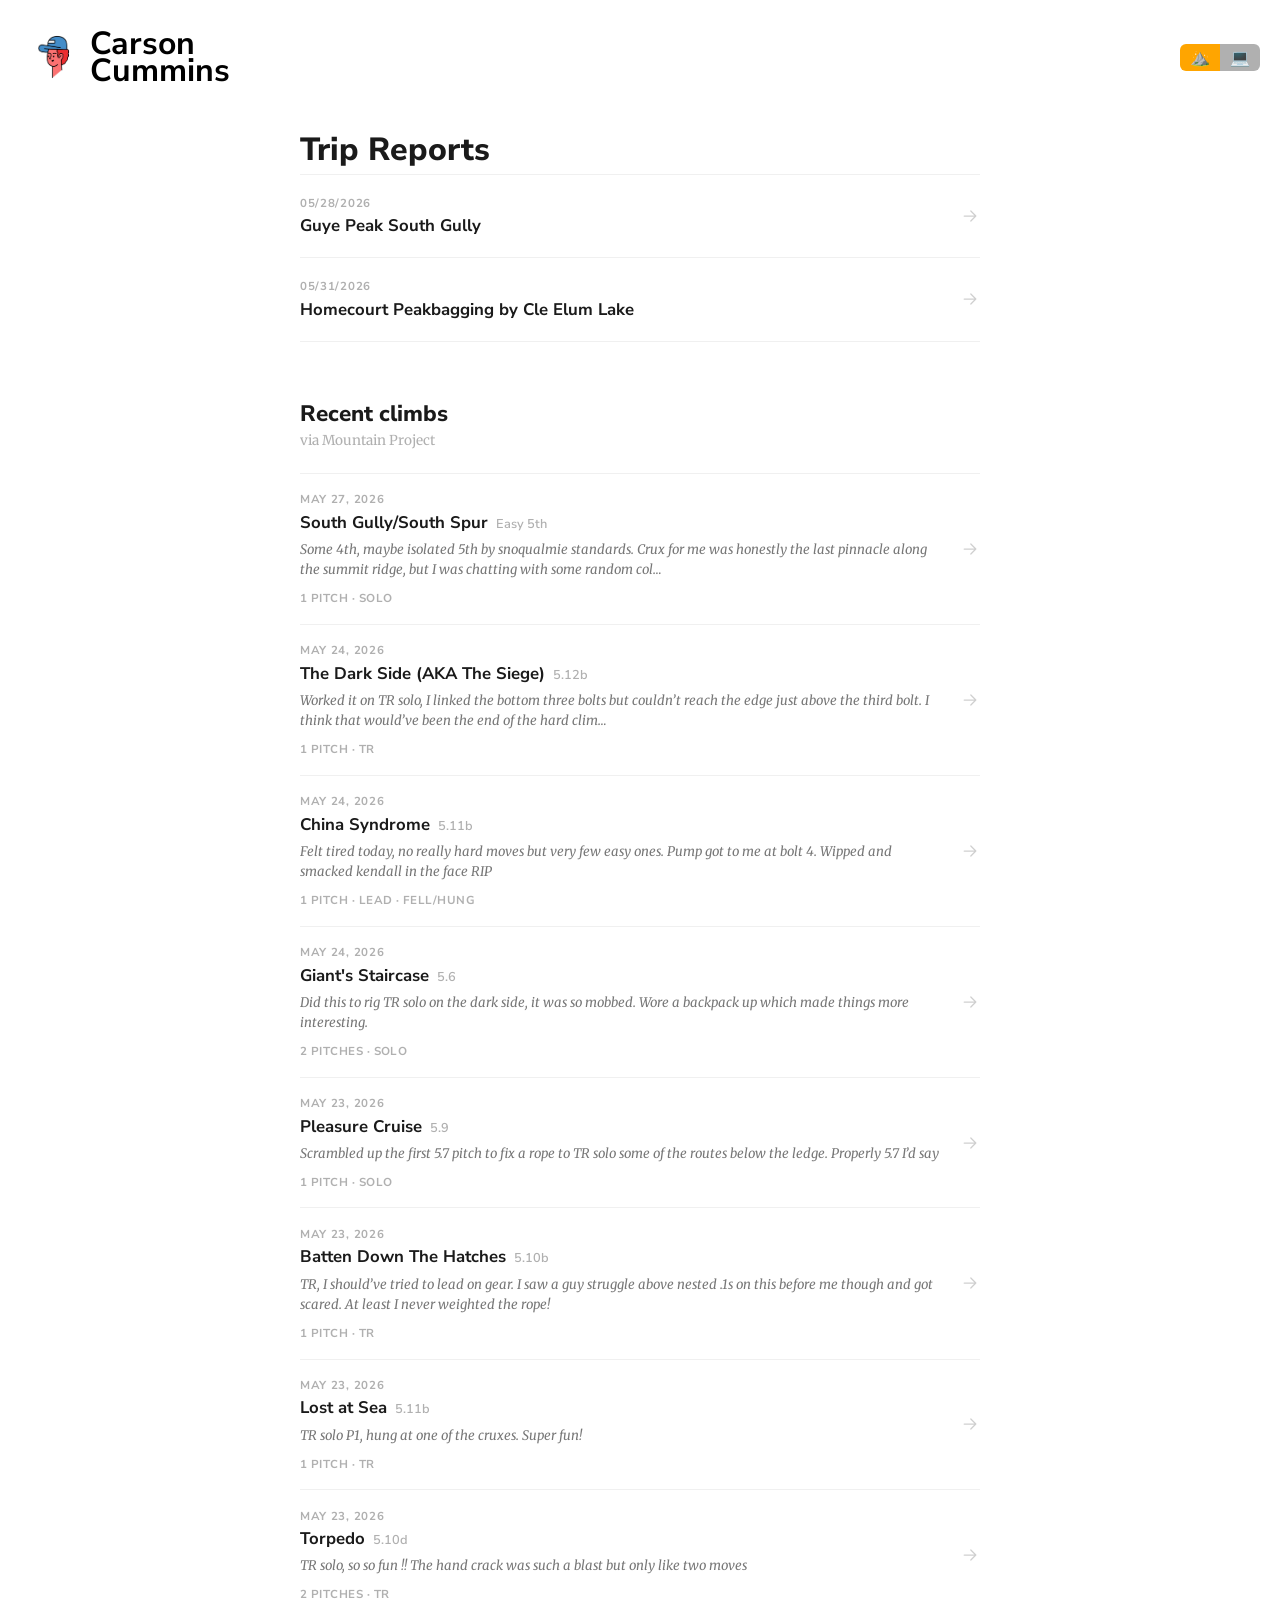
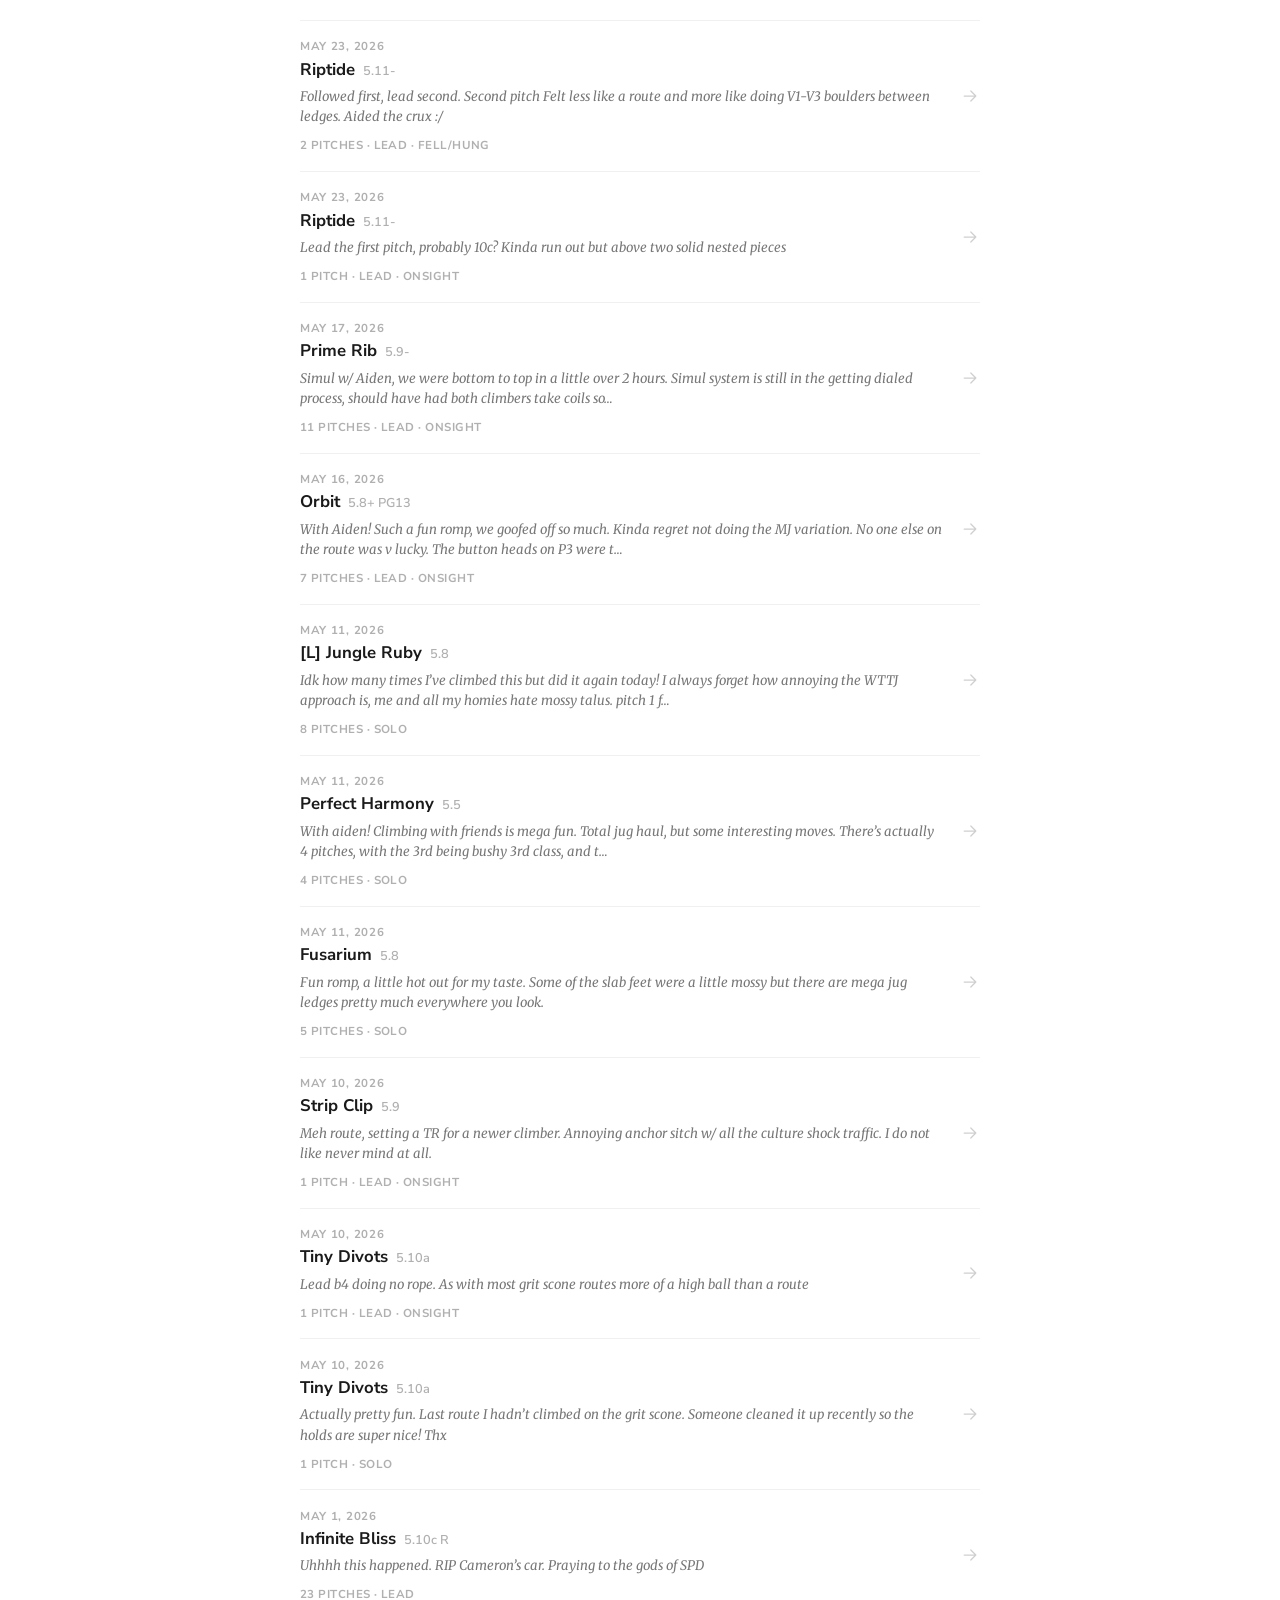
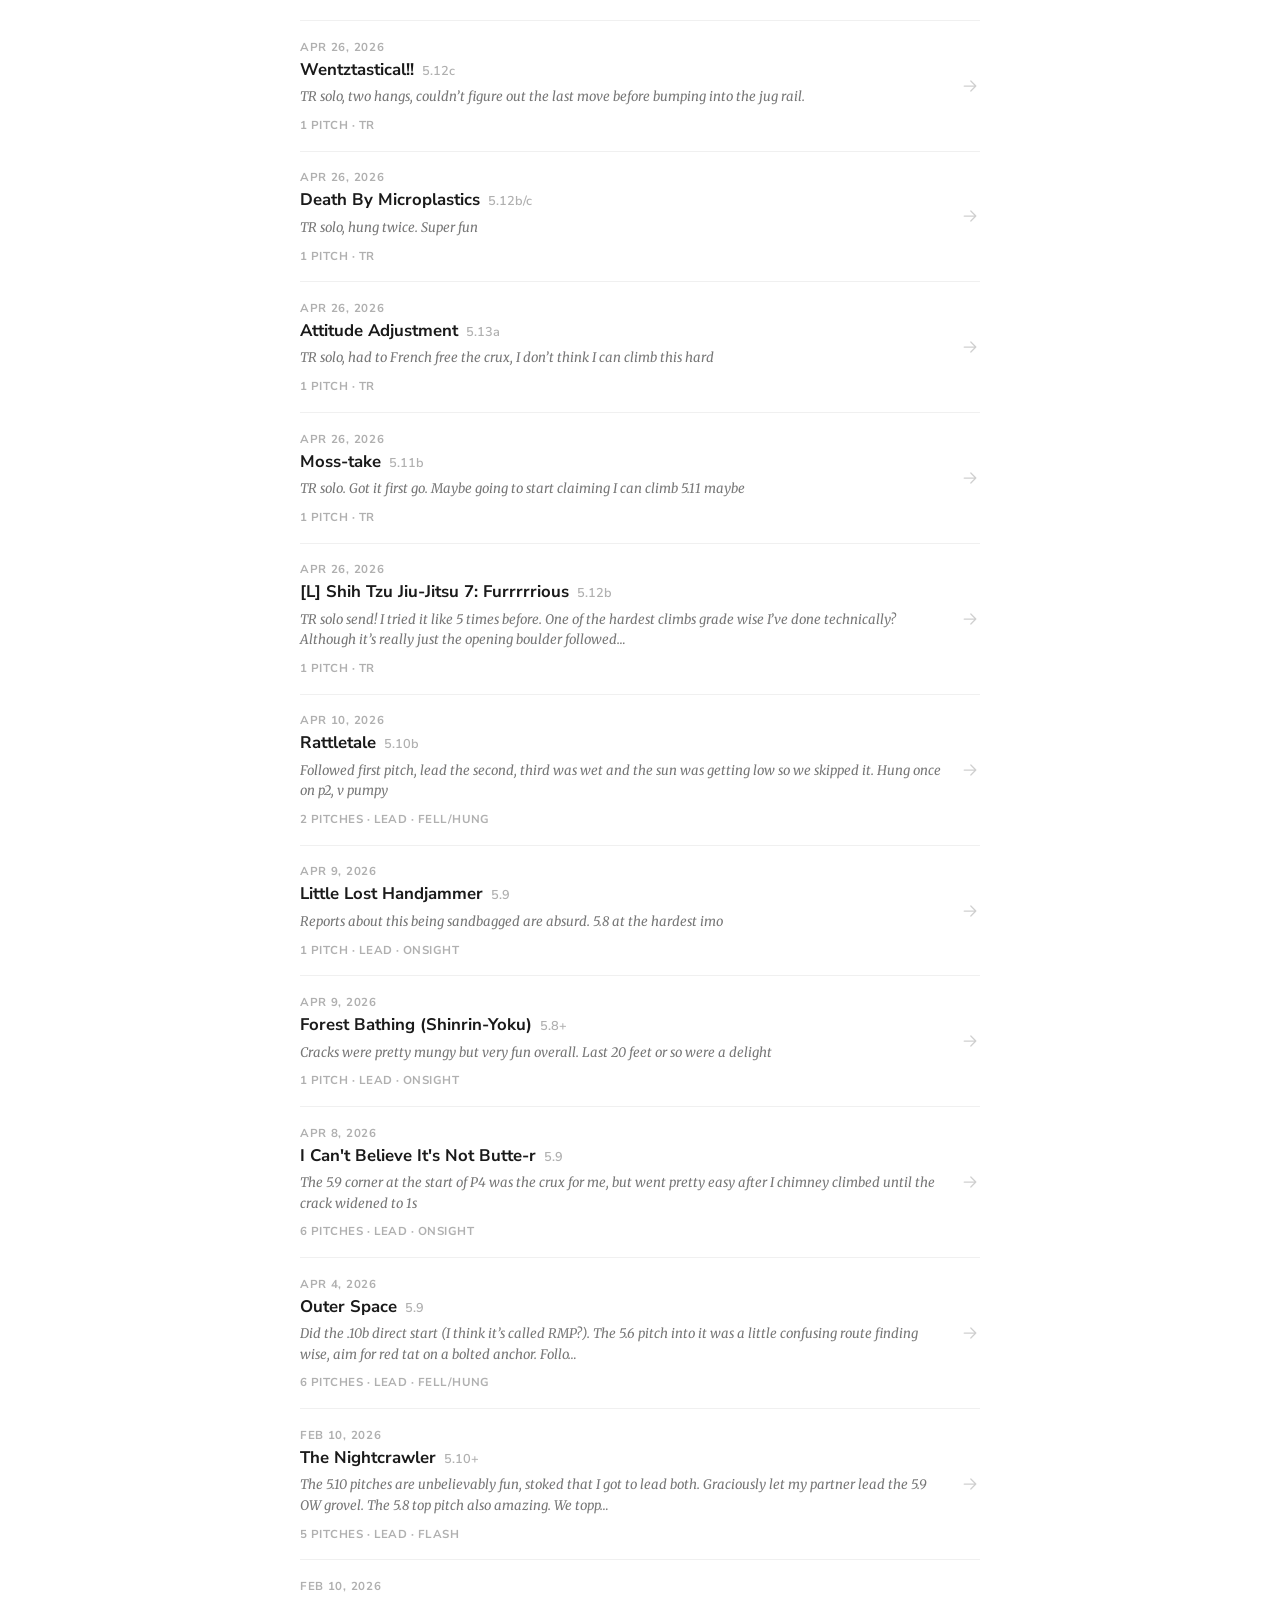
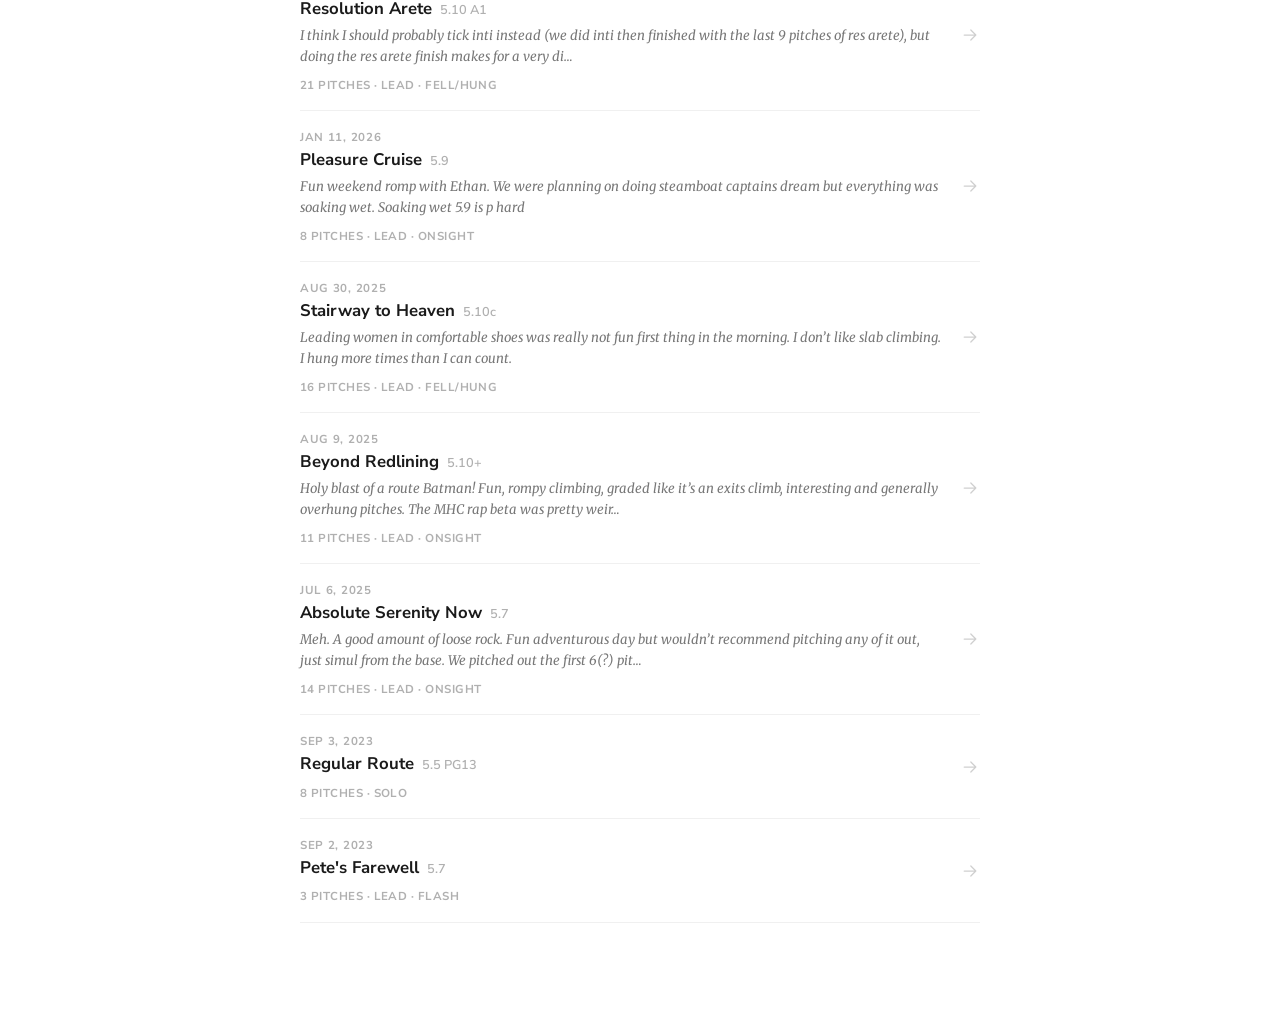
==== commit 1c395e2b: "add french peakbagging post" ====
--- a/index.html
+++ b/index.html
@@ -32,6 +32,59 @@
                     window.location.href.split("#")[0] + "#" + panel_name,
                 );
             }
+            function makeHTMLForTick(tick) {
+                const [y, m, d] = tick.date.split("-").map(Number);
+                const date = new Date(y, m - 1, d).toLocaleDateString("en-US", {
+                    month: "short",
+                    day: "numeric",
+                    year: "numeric",
+                });
+                const pitches = parseInt(tick.pitches) || 1;
+                const pitchLabel =
+                    pitches === 1 ? "1 pitch" : `${pitches} pitches`;
+                const styleLabel = [tick.style, tick.leadStyle]
+                    .filter(Boolean)
+                    .join(" · ");
+                const infoLabel = [pitchLabel, styleLabel]
+                    .filter(Boolean)
+                    .join(" · ");
+                const notes = tick.notes
+                    ? tick.notes.slice(0, 160) +
+                      (tick.notes.length > 160 ? "…" : "")
+                    : "";
+                return `<a class="tick-link" href="${tick.url}" target="_blank" rel="noopener">
+                    <div class="tick-meta">
+                        <span class="tick-date">${date}</span>
+                        <span class="tick-name">${tick.name}${tick.grade ? `<span class="tick-grade">${tick.grade}</span>` : ""}</span>
+                        ${notes ? `<span class="tick-notes">${notes}</span>` : ""}
+                        <span class="tick-info">${infoLabel}</span>
+                    </div>
+                    <svg class="post-arrow" width="20" height="20" viewBox="0 0 24 24" fill="none" xmlns="http://www.w3.org/2000/svg">
+                        <path d="M5 12h14M13 6l6 6-6 6" stroke="currentColor" stroke-width="1.5" stroke-linecap="round" stroke-linejoin="round"/>
+                    </svg>
+                </a>`;
+            }
+            async function fetchTicks() {
+                try {
+                    const res = await fetch("ticks.json");
+                    const rows = await res.json();
+                    const ticks = rows.map((r) => ({
+                        date: r["Date"],
+                        name: r["Route"],
+                        grade: r["Rating"],
+                        notes: r["Notes"],
+                        url: r["URL"],
+                        pitches: r["Pitches"],
+                        style: r["Style"],
+                        leadStyle: r["Lead Style"],
+                    }));
+                    document.querySelector("#tick-list").innerHTML = ticks
+                        .map(makeHTMLForTick)
+                        .join("");
+                } catch (e) {
+                    document.querySelector("#ticks-section").hidden = true;
+                }
+            }
             function makeHTMLForBlogLink(info) {
                 return `<a class="blog-post-link" href="blog_posts/${info.folder}/post.html">
                     <div class="post-meta">
@@ -54,6 +107,7 @@
                             innerHTML;
                     });
                 });
+                fetchTicks();
                 const panel_value =
                     window.location.hash.substring(1) || "adventure";
                 set_panel(panel_value);
@@ -386,6 +440,77 @@
                 color: orange;
                 transform: translateX(6px);
             }
+            .tick-link {
+                text-decoration: none;
+                display: flex;
+                align-items: center;
+                justify-content: space-between;
+                padding: 1.1rem 0;
+                border-bottom: 1px solid #f0f0f0;
+                color: #1a1a1a;
+                gap: 1rem;
+                transition: 0.25s;
+            }
+            .tick-link:first-child {
+                border-top: 1px solid #f0f0f0;
+            }
+            .tick-link:hover {
+                padding-left: 14px;
+                border-bottom-color: orange;
+            }
+            .tick-link .tick-meta {
+                display: flex;
+                flex-direction: column;
+                gap: 0.2rem;
+            }
+            .tick-link .tick-date {
+                font-family: var(--primary-font);
+                font-size: 0.72rem;
+                color: #b0b0b0;
+                font-weight: 700;
+                letter-spacing: 0.06em;
+                text-transform: uppercase;
+            }
+            .tick-link .tick-name {
+                font-family: var(--primary-font);
+                font-size: 1.05rem;
+                font-weight: 700;
+                color: #1a1a1a;
+                display: flex;
+                align-items: baseline;
+                gap: 0.5rem;
+            }
+            .tick-link .tick-grade {
+                font-size: 0.8rem;
+                font-weight: 600;
+                color: #b0b0b0;
+            }
+            .tick-link .tick-notes {
+                font-family: var(--secondary-font);
+                font-size: 0.82rem;
+                color: #777;
+                line-height: 1.55;
+                font-style: italic;
+                margin-top: 0.2rem;
+            }
+            .tick-link .tick-info {
+                font-family: var(--primary-font);
+                font-size: 0.72rem;
+                color: #b0b0b0;
+                font-weight: 700;
+                letter-spacing: 0.04em;
+                text-transform: uppercase;
+                margin-top: 0.4rem;
+            }
+            .tick-link .post-arrow {
+                color: #d0d0d0;
+                transition: 0.25s;
+                flex-shrink: 0;
+            }
+            .tick-link:hover .post-arrow {
+                color: orange;
+                transform: translateX(6px);
+            }
         </style>
     </head>
     <body>
@@ -444,9 +569,33 @@
                         color: #1a1a1a;
                     "
                 >
-                    Blog
+                    Trip Reports
                 </h1>
                 <div id="blog-links"></div>
+                <div id="ticks-section" style="margin-top: 3.5rem">
+                    <h2
+                        style="
+                            font-family: var(--primary-font);
+                            font-weight: 800;
+                            font-size: 1.4rem;
+                            margin: 0 0 0.2rem;
+                            color: #1a1a1a;
+                        "
+                    >
+                        Recent climbs
+                    </h2>
+                    <p
+                        style="
+                            font-family: var(--secondary-font);
+                            color: #b0b0b0;
+                            font-size: 0.85rem;
+                            margin: 0 0 1.5rem;
+                        "
+                    >
+                        via Mountain Project
+                    </p>
+                    <div id="tick-list"></div>
+                </div>
             </div>
         </div>
         <div id="professional-div">
